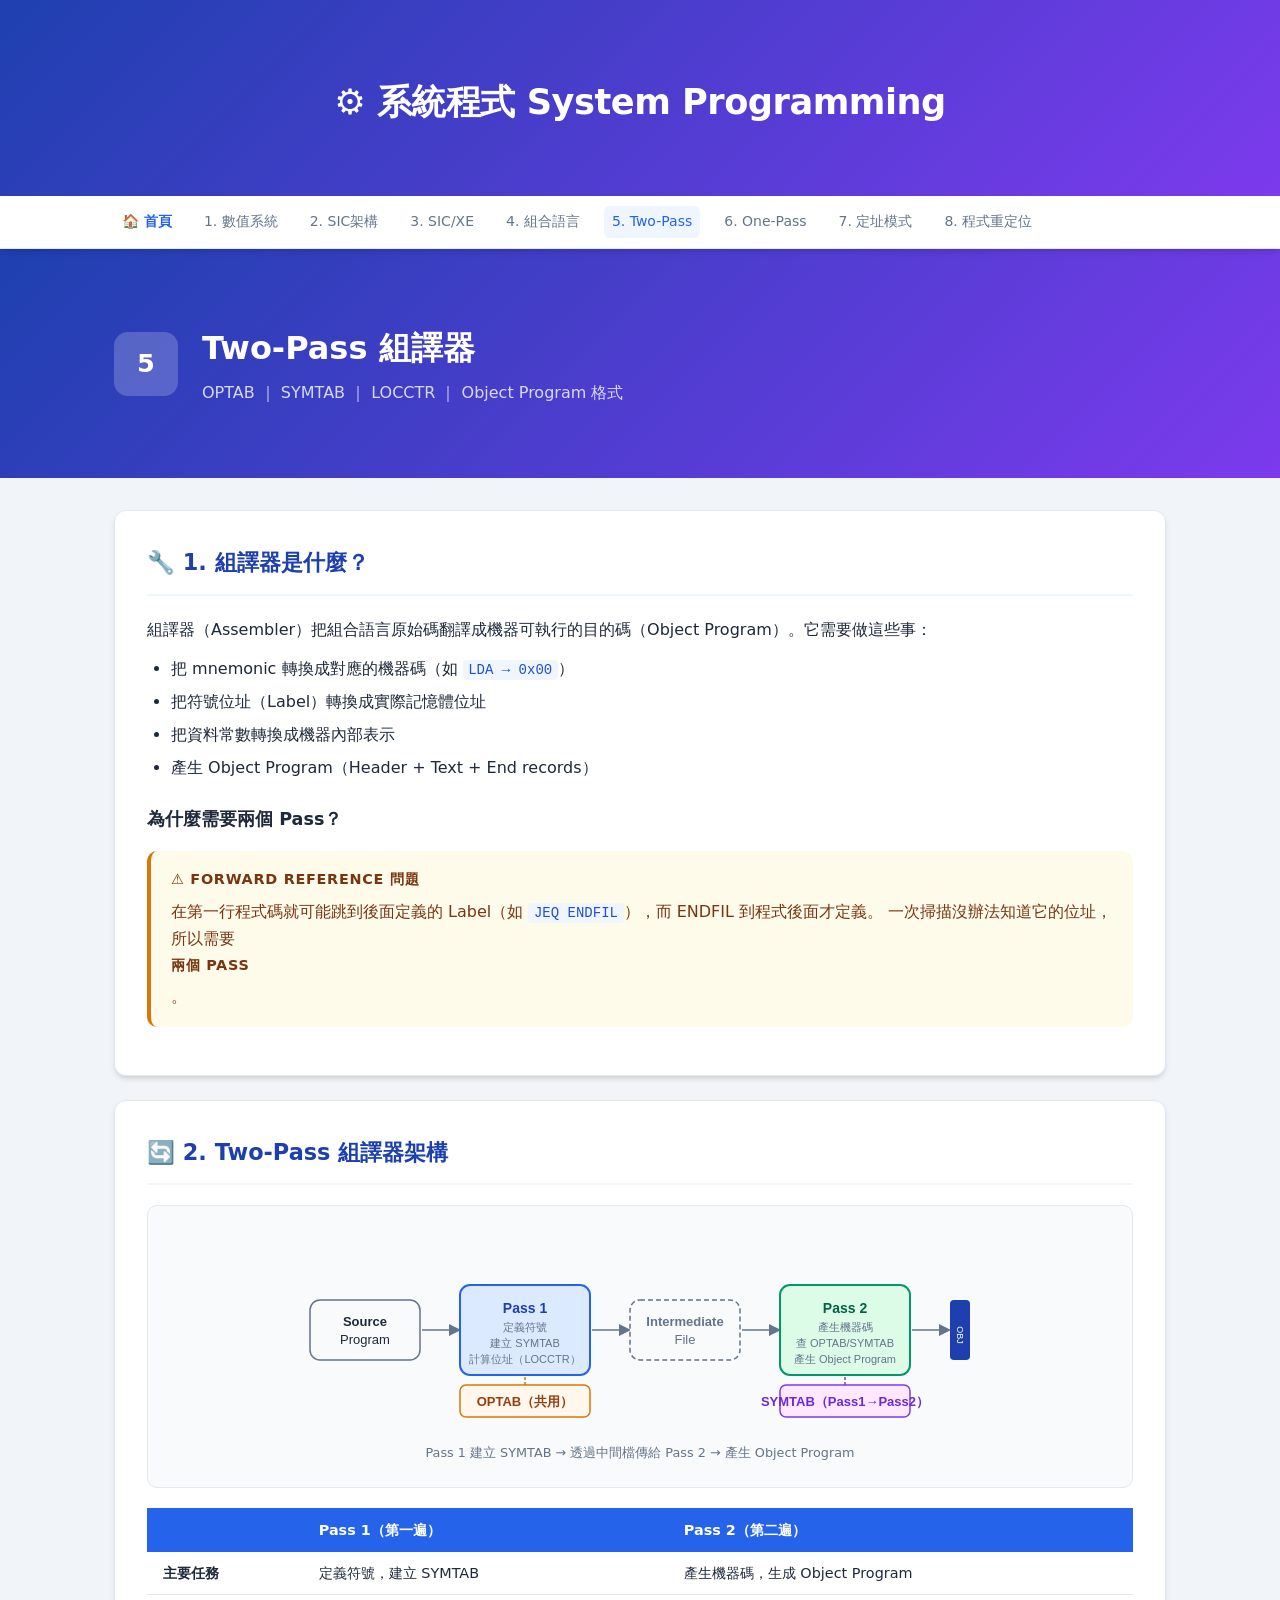
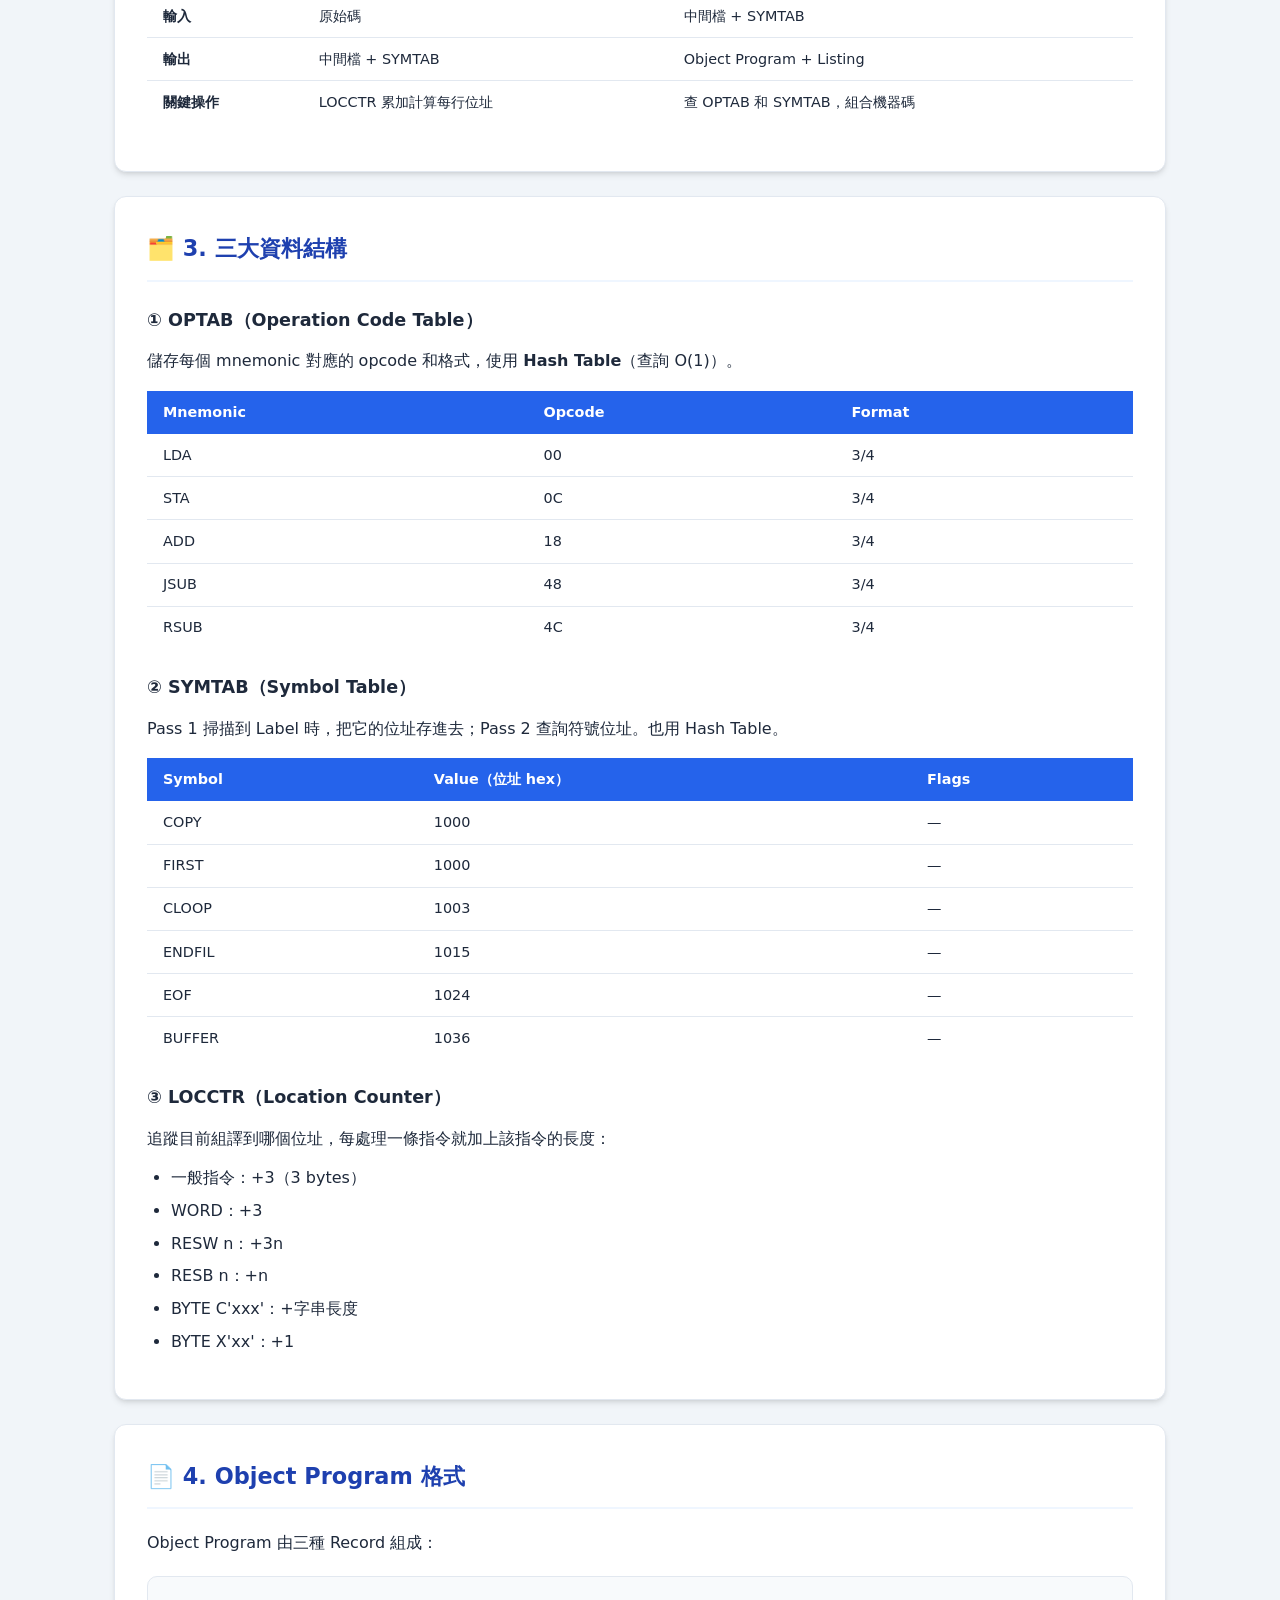
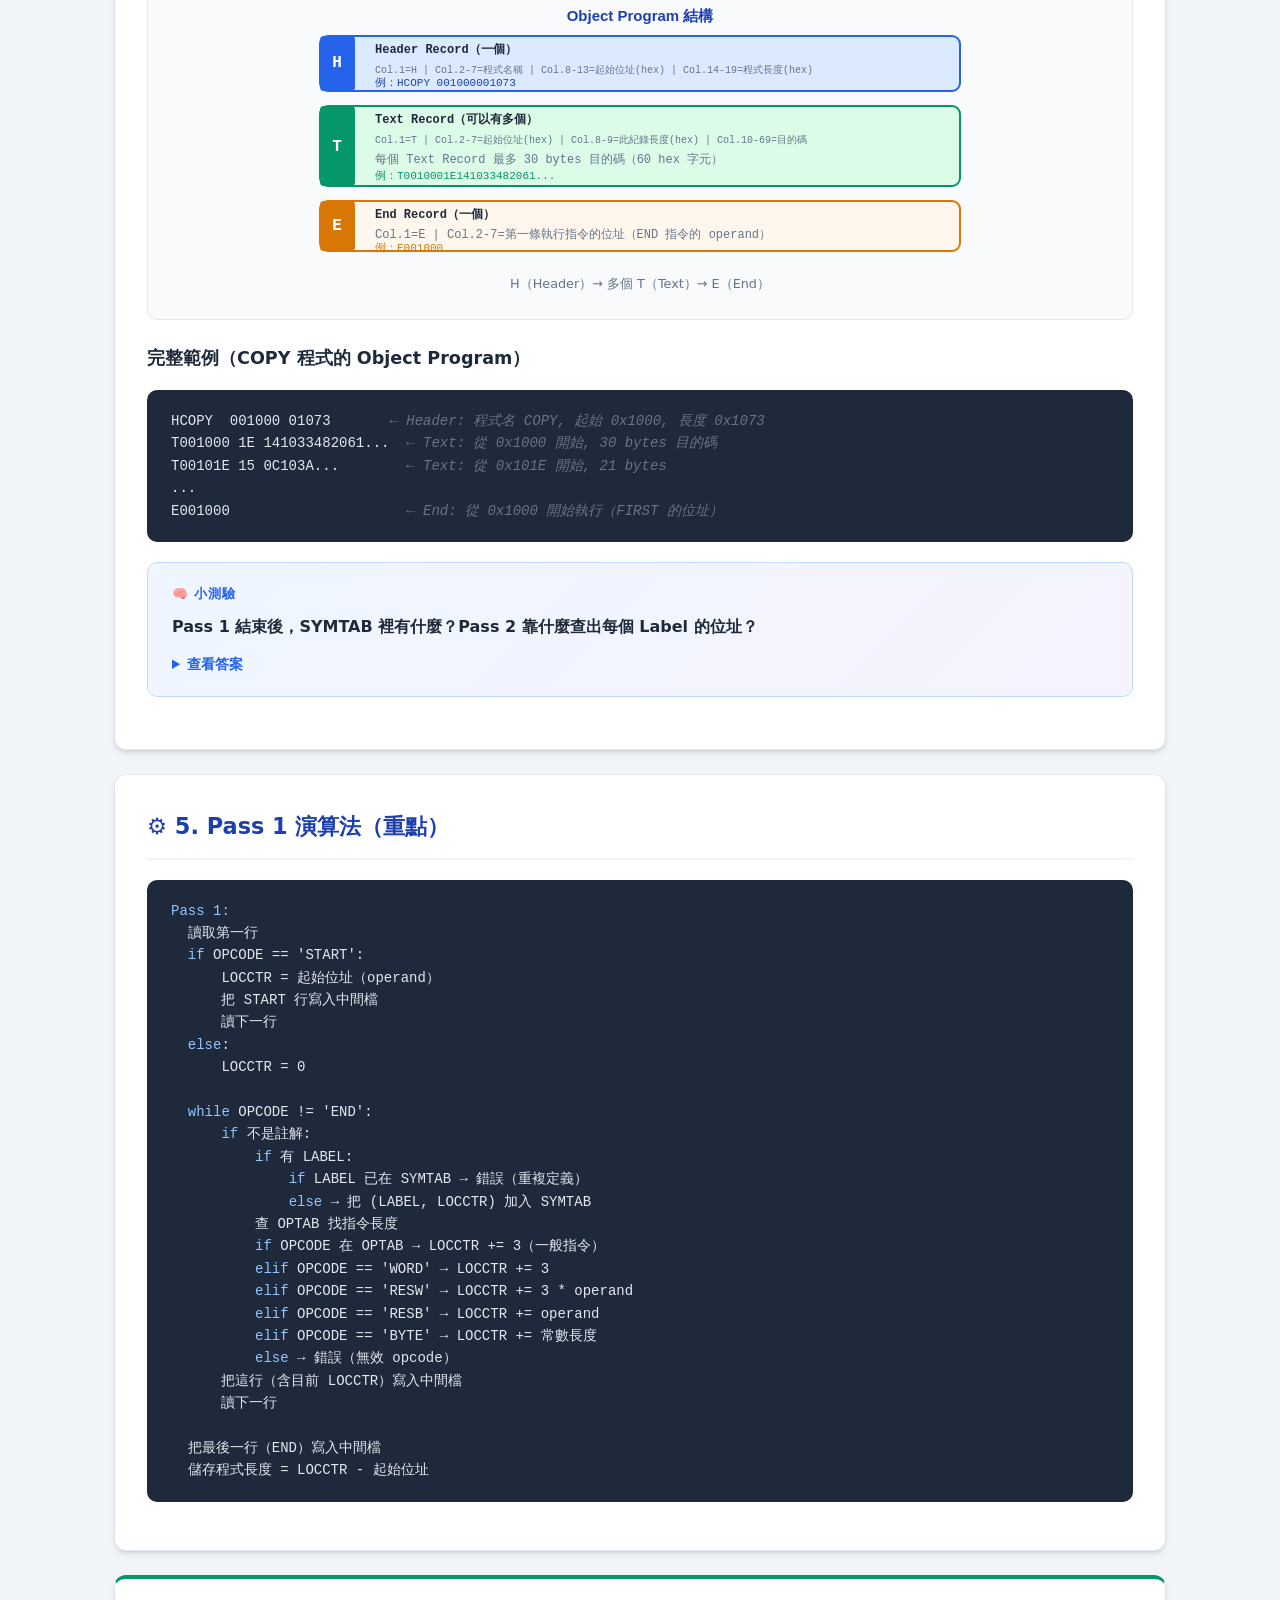
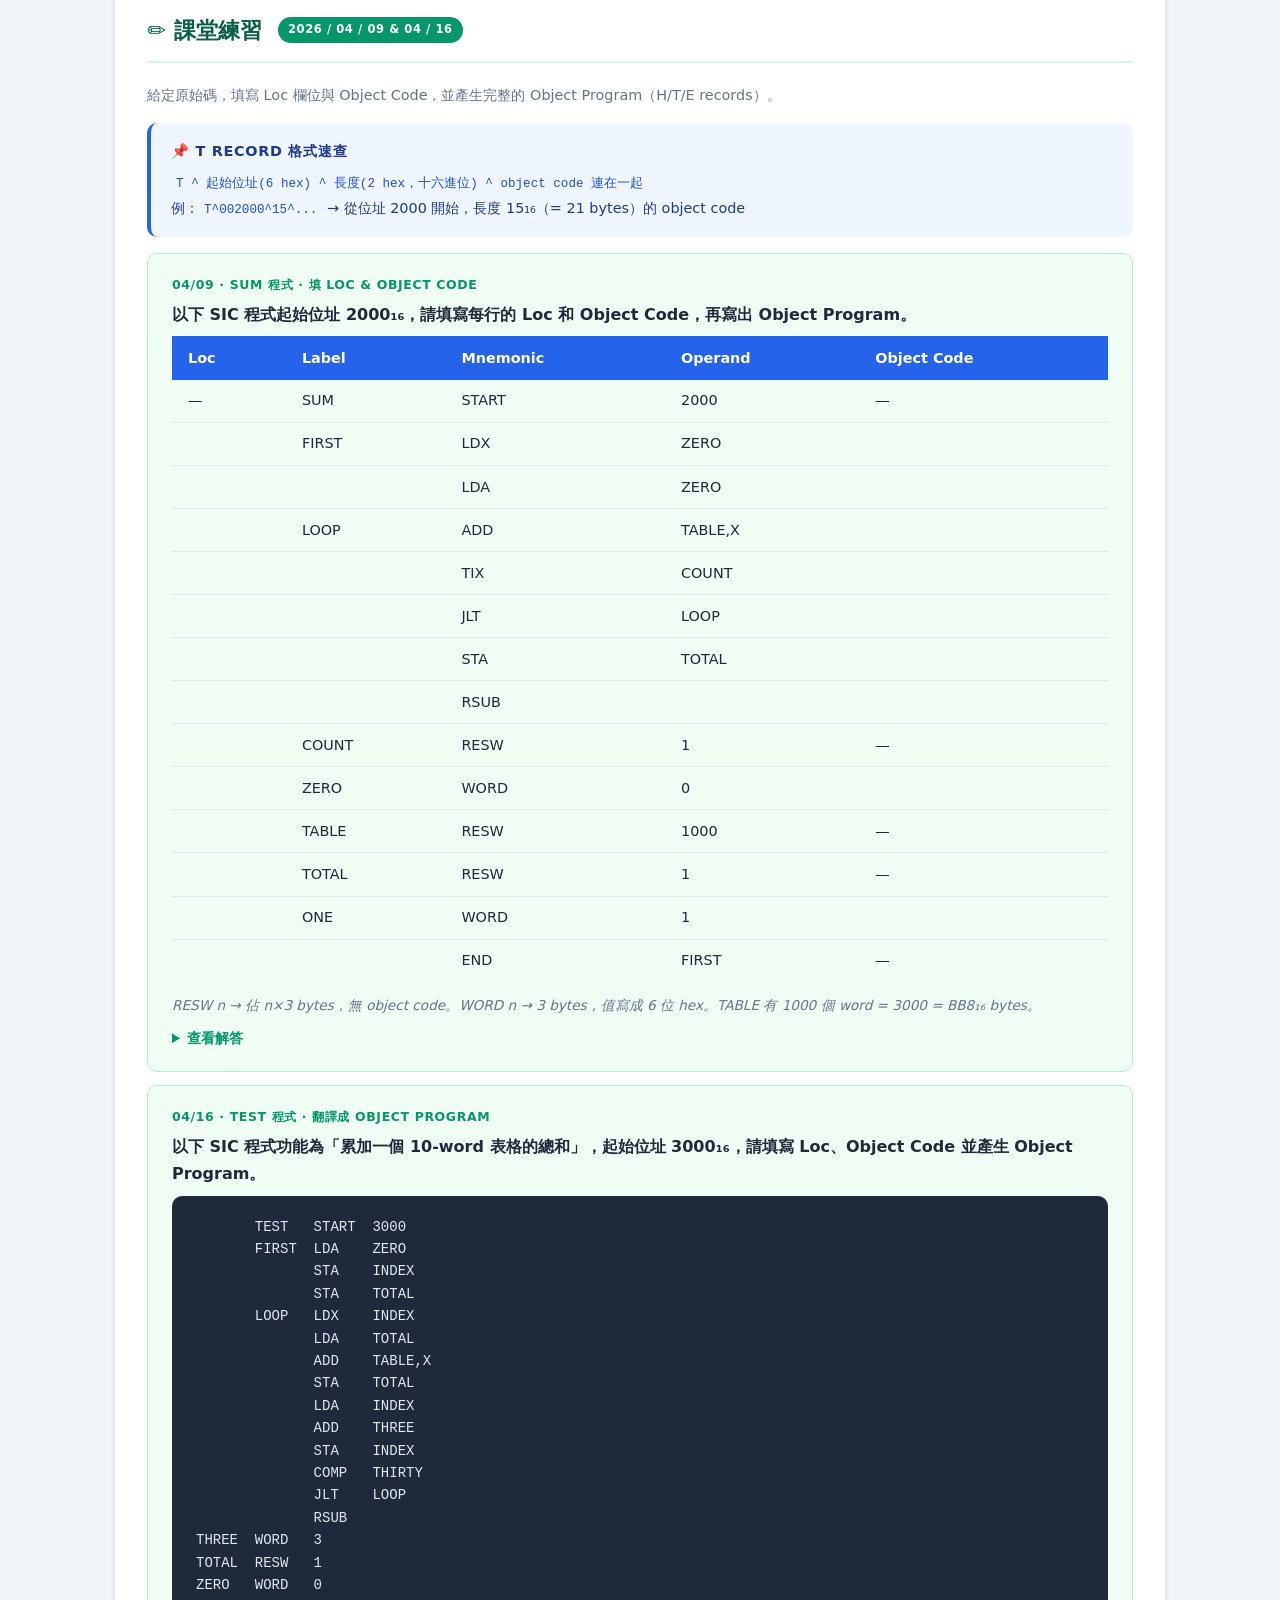
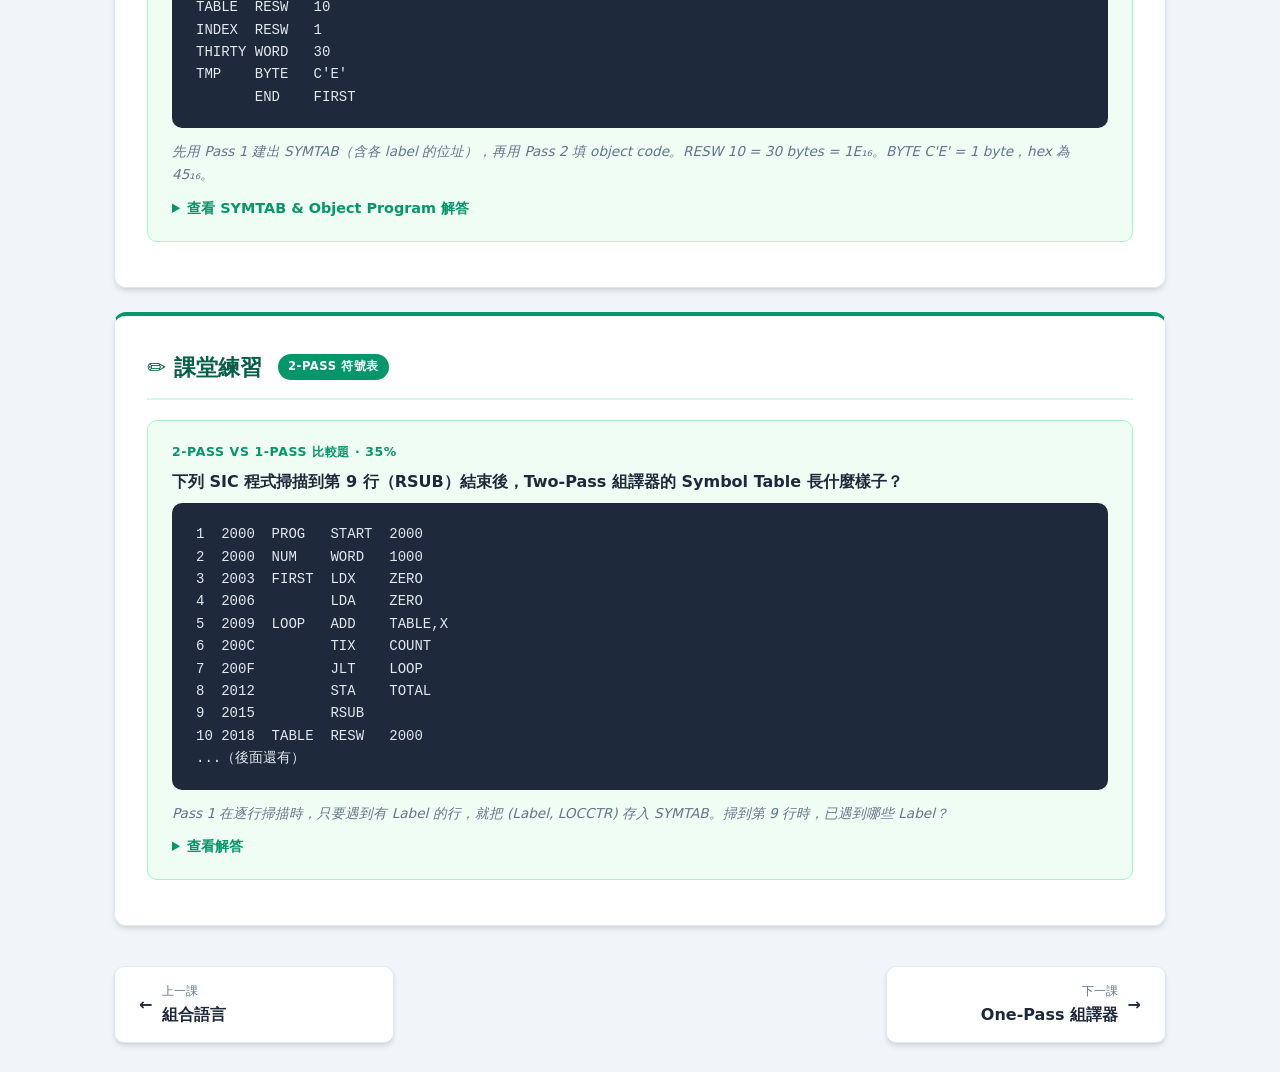
==== lesson5.html @ bd42a36d "Initial commit: 系統程式教學網站（8課 + SVG圖解） Co-Authored-By: Claude Sonnet 4.6 <noreply@anthropic.com>" ====
<!DOCTYPE html>
<html lang="zh-TW">
<head>
<meta charset="UTF-8">
<meta name="viewport" content="width=device-width, initial-scale=1.0">
<title>第5課：Two-Pass 組譯器 | 系統程式</title>
<link rel="stylesheet" href="style.css">
</head>
<body>
<header class="site-header"><div class="container"><h1>⚙️ 系統程式 System Programming</h1></div></header>
<nav class="lesson-nav"><div class="nav-inner">
  <a href="index.html" class="nav-home">🏠 首頁</a>
  <a href="lesson1.html">1. 數值系統</a><a href="lesson2.html">2. SIC架構</a>
  <a href="lesson3.html">3. SIC/XE</a><a href="lesson4.html">4. 組合語言</a>
  <a href="lesson5.html" class="active">5. Two-Pass</a><a href="lesson6.html">6. One-Pass</a>
  <a href="lesson7.html">7. 定址模式</a><a href="lesson8.html">8. 程式重定位</a>
</div></nav>
<div class="lesson-header"><div class="container">
  <div class="lesson-num">5</div>
  <div><h1>Two-Pass 組譯器</h1><div class="lesson-sub">OPTAB ｜ SYMTAB ｜ LOCCTR ｜ Object Program 格式</div></div>
</div></div>

<div class="container">

<div class="section">
  <h2>🔧 1. 組譯器是什麼？</h2>
  <p>組譯器（Assembler）把組合語言原始碼翻譯成機器可執行的目的碼（Object Program）。它需要做這些事：</p>
  <ul>
    <li>把 mnemonic 轉換成對應的機器碼（如 <code>LDA → 0x00</code>）</li>
    <li>把符號位址（Label）轉換成實際記憶體位址</li>
    <li>把資料常數轉換成機器內部表示</li>
    <li>產生 Object Program（Header + Text + End records）</li>
  </ul>

  <h3>為什麼需要兩個 Pass？</h3>
  <div class="box box-warning">
    <strong>⚠️ Forward Reference 問題</strong>
    在第一行程式碼就可能跳到後面定義的 Label（如 <code>JEQ ENDFIL</code>），而 ENDFIL 到程式後面才定義。
    一次掃描沒辦法知道它的位址，所以需要<strong>兩個 Pass</strong>。
  </div>
</div>

<!-- 兩個 Pass 的分工 -->
<div class="section">
  <h2>🔄 2. Two-Pass 組譯器架構</h2>

  <div class="diagram">
    <svg viewBox="0 0 680 200" width="680" height="200" font-family="sans-serif" font-size="13">
      <!-- Source -->
      <rect x="10" y="70" width="110" height="60" rx="10" fill="#f8fafc" stroke="#64748b" stroke-width="1.5"/>
      <text x="65" y="96" text-anchor="middle" fill="#1e293b" font-weight="bold">Source</text>
      <text x="65" y="114" text-anchor="middle" fill="#1e293b">Program</text>
      <!-- Pass 1 box -->
      <path d="M122,100 L158,100" stroke="#64748b" stroke-width="1.5" marker-end="url(#pa)"/>
      <defs><marker id="pa" markerWidth="8" markerHeight="8" refX="6" refY="4" orient="auto"><path d="M0,0 L8,4 L0,8 Z" fill="#64748b"/></marker></defs>
      <rect x="160" y="55" width="130" height="90" rx="10" fill="#dbeafe" stroke="#2563eb" stroke-width="2"/>
      <text x="225" y="83" text-anchor="middle" fill="#1e40af" font-weight="bold" font-size="14">Pass 1</text>
      <text x="225" y="101" text-anchor="middle" fill="#64748b" font-size="11">定義符號</text>
      <text x="225" y="117" text-anchor="middle" fill="#64748b" font-size="11">建立 SYMTAB</text>
      <text x="225" y="133" text-anchor="middle" fill="#64748b" font-size="11">計算位址（LOCCTR）</text>
      <!-- Intermediate file -->
      <path d="M292,100 L328,100" stroke="#64748b" stroke-width="1.5" marker-end="url(#pa)"/>
      <rect x="330" y="70" width="110" height="60" rx="10" fill="#f8fafc" stroke="#64748b" stroke-width="1.5" stroke-dasharray="5,3"/>
      <text x="385" y="96" text-anchor="middle" fill="#64748b" font-weight="bold">Intermediate</text>
      <text x="385" y="114" text-anchor="middle" fill="#64748b">File</text>
      <!-- Pass 2 box -->
      <path d="M442,100 L478,100" stroke="#64748b" stroke-width="1.5" marker-end="url(#pa)"/>
      <rect x="480" y="55" width="130" height="90" rx="10" fill="#dcfce7" stroke="#059669" stroke-width="2"/>
      <text x="545" y="83" text-anchor="middle" fill="#065f46" font-weight="bold" font-size="14">Pass 2</text>
      <text x="545" y="101" text-anchor="middle" fill="#64748b" font-size="11">產生機器碼</text>
      <text x="545" y="117" text-anchor="middle" fill="#64748b" font-size="11">查 OPTAB/SYMTAB</text>
      <text x="545" y="133" text-anchor="middle" fill="#64748b" font-size="11">產生 Object Program</text>
      <!-- Object program -->
      <path d="M612,100 L648,100" stroke="#64748b" stroke-width="1.5" marker-end="url(#pa)"/>
      <rect x="650" y="70" width="20" height="60" rx="4" fill="#1e40af"/>
      <text x="660" y="105" text-anchor="middle" fill="white" font-size="9" writing-mode="tb">OBJ</text>
      <!-- OPTAB -->
      <rect x="160" y="155" width="130" height="32" rx="6" fill="#fff7ed" stroke="#d97706" stroke-width="1.5"/>
      <text x="225" y="176" text-anchor="middle" fill="#92400e" font-weight="bold">OPTAB（共用）</text>
      <path d="M225,155 L225,147" stroke="#d97706" stroke-width="1.5" stroke-dasharray="3,2"/>
      <!-- SYMTAB -->
      <rect x="480" y="155" width="130" height="32" rx="6" fill="#fde8ff" stroke="#7c3aed" stroke-width="1.5"/>
      <text x="545" y="176" text-anchor="middle" fill="#6d28d9" font-weight="bold">SYMTAB（Pass1→Pass2）</text>
      <path d="M545,155 L545,147" stroke="#7c3aed" stroke-width="1.5" stroke-dasharray="3,2"/>
    </svg>
    <div class="caption">Pass 1 建立 SYMTAB → 透過中間檔傳給 Pass 2 → 產生 Object Program</div>
  </div>

  <div class="table-wrap"><table>
    <tr><th></th><th>Pass 1（第一遍）</th><th>Pass 2（第二遍）</th></tr>
    <tr><td><strong>主要任務</strong></td><td>定義符號，建立 SYMTAB</td><td>產生機器碼，生成 Object Program</td></tr>
    <tr><td><strong>輸入</strong></td><td>原始碼</td><td>中間檔 + SYMTAB</td></tr>
    <tr><td><strong>輸出</strong></td><td>中間檔 + SYMTAB</td><td>Object Program + Listing</td></tr>
    <tr><td><strong>關鍵操作</strong></td><td>LOCCTR 累加計算每行位址</td><td>查 OPTAB 和 SYMTAB，組合機器碼</td></tr>
  </table></div>
</div>

<!-- 三大資料結構 -->
<div class="section">
  <h2>🗂️ 3. 三大資料結構</h2>

  <h3>① OPTAB（Operation Code Table）</h3>
  <p>儲存每個 mnemonic 對應的 opcode 和格式，使用 <strong>Hash Table</strong>（查詢 O(1)）。</p>
  <div class="table-wrap"><table>
    <tr><th>Mnemonic</th><th>Opcode</th><th>Format</th></tr>
    <tr><td>LDA</td><td>00</td><td>3/4</td></tr>
    <tr><td>STA</td><td>0C</td><td>3/4</td></tr>
    <tr><td>ADD</td><td>18</td><td>3/4</td></tr>
    <tr><td>JSUB</td><td>48</td><td>3/4</td></tr>
    <tr><td>RSUB</td><td>4C</td><td>3/4</td></tr>
  </table></div>

  <h3>② SYMTAB（Symbol Table）</h3>
  <p>Pass 1 掃描到 Label 時，把它的位址存進去；Pass 2 查詢符號位址。也用 Hash Table。</p>
  <div class="table-wrap"><table>
    <tr><th>Symbol</th><th>Value（位址 hex）</th><th>Flags</th></tr>
    <tr><td>COPY</td><td>1000</td><td>—</td></tr>
    <tr><td>FIRST</td><td>1000</td><td>—</td></tr>
    <tr><td>CLOOP</td><td>1003</td><td>—</td></tr>
    <tr><td>ENDFIL</td><td>1015</td><td>—</td></tr>
    <tr><td>EOF</td><td>1024</td><td>—</td></tr>
    <tr><td>BUFFER</td><td>1036</td><td>—</td></tr>
  </table></div>

  <h3>③ LOCCTR（Location Counter）</h3>
  <p>追蹤目前組譯到哪個位址，每處理一條指令就加上該指令的長度：</p>
  <ul>
    <li>一般指令：+3（3 bytes）</li>
    <li>WORD：+3</li>
    <li>RESW n：+3n</li>
    <li>RESB n：+n</li>
    <li>BYTE C'xxx'：+字串長度</li>
    <li>BYTE X'xx'：+1</li>
  </ul>
</div>

<!-- Object Program 格式 -->
<div class="section">
  <h2>📄 4. Object Program 格式</h2>
  <p>Object Program 由三種 Record 組成：</p>

  <div class="diagram">
    <svg viewBox="0 0 680 260" width="680" height="260" font-family="monospace" font-size="12">
      <text x="340" y="20" text-anchor="middle" font-weight="bold" font-size="15" fill="#1e40af" font-family="sans-serif">Object Program 結構</text>

      <!-- H record -->
      <rect x="20" y="35" width="640" height="55" rx="8" fill="#dbeafe" stroke="#2563eb" stroke-width="2"/>
      <rect x="20" y="35" width="35"  height="55" rx="4" fill="#2563eb"/>
      <text x="37" y="66" text-anchor="middle" fill="white" font-weight="bold" font-size="16">H</text>
      <text x="75"  y="52" fill="#1e293b" font-weight="bold">Header Record（一個）</text>
      <text x="75"  y="72" fill="#64748b" font-size="10">Col.1=H  |  Col.2-7=程式名稱  |  Col.8-13=起始位址(hex)  |  Col.14-19=程式長度(hex)</text>
      <text x="75"  y="85" fill="#1e40af" font-size="11">例：HCOPY  001000001073</text>

      <!-- T record -->
      <rect x="20" y="105" width="640" height="80" rx="8" fill="#dcfce7" stroke="#059669" stroke-width="2"/>
      <rect x="20" y="105" width="35"  height="80" rx="4" fill="#059669"/>
      <text x="37" y="150" text-anchor="middle" fill="white" font-weight="bold" font-size="16">T</text>
      <text x="75" y="122" fill="#1e293b" font-weight="bold">Text Record（可以有多個）</text>
      <text x="75" y="142" fill="#64748b" font-size="10">Col.1=T  |  Col.2-7=起始位址(hex)  |  Col.8-9=此紀錄長度(hex)  |  Col.10-69=目的碼</text>
      <text x="75" y="162" fill="#64748b">每個 Text Record 最多 30 bytes 目的碼（60 hex 字元）</text>
      <text x="75" y="178" fill="#059669" font-size="11">例：T0010001E141033482061...</text>

      <!-- E record -->
      <rect x="20" y="200" width="640" height="50" rx="8" fill="#fff7ed" stroke="#d97706" stroke-width="2"/>
      <rect x="20" y="200" width="35"  height="50" rx="4" fill="#d97706"/>
      <text x="37" y="229" text-anchor="middle" fill="white" font-weight="bold" font-size="16">E</text>
      <text x="75" y="217" fill="#1e293b" font-weight="bold">End Record（一個）</text>
      <text x="75" y="237" fill="#64748b">Col.1=E  |  Col.2-7=第一條執行指令的位址（END 指令的 operand）</text>
      <text x="75" y="250" fill="#d97706" font-size="11">例：E001000</text>
    </svg>
    <div class="caption">H（Header）→ 多個 T（Text）→ E（End）</div>
  </div>

  <h3>完整範例（COPY 程式的 Object Program）</h3>
  <pre><code>HCOPY  001000 01073       <span class="cm">← Header: 程式名 COPY, 起始 0x1000, 長度 0x1073</span>
T001000 1E 141033482061...  <span class="cm">← Text: 從 0x1000 開始, 30 bytes 目的碼</span>
T00101E 15 0C103A...        <span class="cm">← Text: 從 0x101E 開始, 21 bytes</span>
...
E001000                     <span class="cm">← End: 從 0x1000 開始執行（FIRST 的位址）</span></code></pre>

  <div class="quiz">
    <div class="quiz-label">🧠 小測驗</div>
    <div class="quiz-q">Pass 1 結束後，SYMTAB 裡有什麼？Pass 2 靠什麼查出每個 Label 的位址？</div>
    <details><summary>查看答案</summary>
      <div class="answer">
        Pass 1 結束後，SYMTAB 裡有所有 Label 對應的十六進位位址。<br>
        Pass 2 靠查 SYMTAB（Hash Table，O(1)）取得每個 Label 的位址，填入指令的 address 欄位。
      </div>
    </details>
  </div>
</div>

<!-- Pass 1 演算法 -->
<div class="section">
  <h2>⚙️ 5. Pass 1 演算法（重點）</h2>
  <pre><code><span class="kw">Pass 1:</span>
  讀取第一行
  <span class="kw">if</span> OPCODE == 'START':
      LOCCTR = 起始位址（operand）
      把 START 行寫入中間檔
      讀下一行
  <span class="kw">else</span>:
      LOCCTR = 0

  <span class="kw">while</span> OPCODE != 'END':
      <span class="kw">if</span> 不是註解:
          <span class="kw">if</span> 有 LABEL:
              <span class="kw">if</span> LABEL 已在 SYMTAB → 錯誤（重複定義）
              <span class="kw">else</span> → 把 (LABEL, LOCCTR) 加入 SYMTAB
          查 OPTAB 找指令長度
          <span class="kw">if</span> OPCODE 在 OPTAB → LOCCTR += 3（一般指令）
          <span class="kw">elif</span> OPCODE == 'WORD' → LOCCTR += 3
          <span class="kw">elif</span> OPCODE == 'RESW' → LOCCTR += 3 * operand
          <span class="kw">elif</span> OPCODE == 'RESB' → LOCCTR += operand
          <span class="kw">elif</span> OPCODE == 'BYTE' → LOCCTR += 常數長度
          <span class="kw">else</span> → 錯誤（無效 opcode）
      把這行（含目前 LOCCTR）寫入中間檔
      讀下一行

  把最後一行（END）寫入中間檔
  儲存程式長度 = LOCCTR - 起始位址</code></pre>
</div>

<!-- ── 課堂練習 ───────────────────────────────────────── -->
<div class="section practice-section">
  <h2>✏️ 課堂練習 <span class="practice-badge">2026 / 04 / 09 &amp; 04 / 16</span></h2>
  <p style="color:var(--text-muted);font-size:.9rem;margin-bottom:.75rem;">
    給定原始碼，填寫 Loc 欄位與 Object Code，並產生完整的 Object Program（H/T/E records）。
  </p>
  <div class="box box-info" style="margin-bottom:1rem;font-size:.9rem;">
    <strong>📌 T record 格式速查</strong>
    <code>T ^ 起始位址(6 hex) ^ 長度(2 hex，十六進位) ^ object code 連在一起</code><br>
    例：<code>T^002000^15^...</code> → 從位址 2000 開始，長度 15₁₆（= 21 bytes）的 object code
  </div>

  <div class="practice">
    <div class="p-num">04/09 · SUM 程式 · 填 Loc &amp; Object Code</div>
    <div class="p-q">以下 SIC 程式起始位址 2000₁₆，請填寫每行的 Loc 和 Object Code，再寫出 Object Program。</div>
    <div class="table-wrap" style="margin:.5rem 0 .75rem;">
      <table>
        <tr><th>Loc</th><th>Label</th><th>Mnemonic</th><th>Operand</th><th>Object Code</th></tr>
        <tr><td>—</td><td>SUM</td><td>START</td><td>2000</td><td>—</td></tr>
        <tr><td></td><td>FIRST</td><td>LDX</td><td>ZERO</td><td></td></tr>
        <tr><td></td><td></td><td>LDA</td><td>ZERO</td><td></td></tr>
        <tr><td></td><td>LOOP</td><td>ADD</td><td>TABLE,X</td><td></td></tr>
        <tr><td></td><td></td><td>TIX</td><td>COUNT</td><td></td></tr>
        <tr><td></td><td></td><td>JLT</td><td>LOOP</td><td></td></tr>
        <tr><td></td><td></td><td>STA</td><td>TOTAL</td><td></td></tr>
        <tr><td></td><td></td><td>RSUB</td><td></td><td></td></tr>
        <tr><td></td><td>COUNT</td><td>RESW</td><td>1</td><td>—</td></tr>
        <tr><td></td><td>ZERO</td><td>WORD</td><td>0</td><td></td></tr>
        <tr><td></td><td>TABLE</td><td>RESW</td><td>1000</td><td>—</td></tr>
        <tr><td></td><td>TOTAL</td><td>RESW</td><td>1</td><td>—</td></tr>
        <tr><td></td><td>ONE</td><td>WORD</td><td>1</td><td></td></tr>
        <tr><td></td><td></td><td>END</td><td>FIRST</td><td>—</td></tr>
      </table>
    </div>
    <div class="p-hint">RESW n → 佔 n×3 bytes，無 object code。WORD n → 3 bytes，值寫成 6 位 hex。TABLE 有 1000 個 word = 3000 = BB8₁₆ bytes。</div>
    <details>
      <summary>查看解答</summary>
      <div class="answer">
        <div class="table-wrap">
          <table>
            <tr><th>Loc</th><th>Label</th><th>Mnemonic</th><th>Operand</th><th>Object Code</th></tr>
            <tr><td>—</td><td>SUM</td><td>START</td><td>2000</td><td>—</td></tr>
            <tr><td>2000</td><td>FIRST</td><td>LDX</td><td>ZERO</td><td>04 2018</td></tr>
            <tr><td>2003</td><td></td><td>LDA</td><td>ZERO</td><td>00 2018</td></tr>
            <tr><td>2006</td><td>LOOP</td><td>ADD</td><td>TABLE,X</td><td>18 A01B <em>(x=1)</em></td></tr>
            <tr><td>2009</td><td></td><td>TIX</td><td>COUNT</td><td>2C 2015</td></tr>
            <tr><td>200C</td><td></td><td>JLT</td><td>LOOP</td><td>38 2006</td></tr>
            <tr><td>200F</td><td></td><td>STA</td><td>TOTAL</td><td>0C 2BD3</td></tr>
            <tr><td>2012</td><td></td><td>RSUB</td><td></td><td>4C 0000</td></tr>
            <tr><td>2015</td><td>COUNT</td><td>RESW</td><td>1</td><td>—</td></tr>
            <tr><td>2018</td><td>ZERO</td><td>WORD</td><td>0</td><td>000000</td></tr>
            <tr><td>201B</td><td>TABLE</td><td>RESW</td><td>1000</td><td>— <em>(1000×3=BB8₁₆ bytes)</em></td></tr>
            <tr><td>2BD3</td><td>TOTAL</td><td>RESW</td><td>1</td><td>—</td></tr>
            <tr><td>2BD6</td><td>ONE</td><td>WORD</td><td>1</td><td>000001</td></tr>
            <tr><td>2BD9</td><td></td><td>END</td><td>FIRST</td><td>—</td></tr>
          </table>
        </div>
        <strong>Object Code 補充說明：</strong><br>
        ADD TABLE,X 的 object code 為什麼是 <code>18 A0 1B</code>？<br>
        SIC 指令 3 bytes：byte0 = opcode（18），bytes 1-2 = [x-bit][15-bit 位址]<br>
        TABLE 位址 = 201B，x = 1，所以 bytes 1-2 的最高位強制設成 1：<br>
        &nbsp;&nbsp;位址 201B → 高 7 bits = 20₁₆ 的低 7 位 = 0100000 → 加上最高位 1 → <strong>10100000 = A0₁₆</strong><br>
        &nbsp;&nbsp;低 8 bits 直接填 1B₁₆<br>
        → 最終：18 A0 1B ✓<br><br>
        <strong>Object Program：</strong>
<pre>H^SUM   ^002000^000BD9
T^002000^15^042018^002018^18A01B^2C2015^382006^0C2BD3^4C0000
T^002018^03^000000
T^002BD6^03^000001
E^002000</pre>
        說明：<br>
        • 程式長度 = 2BD9 - 2000 = BD9₁₆（H record 的長度欄填十六進位）<br>
        • T record 第二欄（如 <code>15</code>）是這段資料的 byte 數，也是<strong>十六進位</strong>：15₁₆ = 21₁₀ bytes<br>
        • 第一個 T record 從 2000 到 2014，含 7 條指令 × 3 bytes = 21 bytes = 15₁₆ ✓<br>
        • RESW 沒有 object code，所以 T record 遇到 RESW 就必須切斷，下一個 WORD 另開一個 T record
      </div>
    </details>
  </div>

  <div class="practice">
    <div class="p-num">04/16 · TEST 程式 · 翻譯成 Object Program</div>
    <div class="p-q">以下 SIC 程式功能為「累加一個 10-word 表格的總和」，起始位址 3000₁₆，請填寫 Loc、Object Code 並產生 Object Program。</div>
<pre style="margin:.5rem 0 .75rem;">       TEST   START  3000
       FIRST  LDA    ZERO
              STA    INDEX
              STA    TOTAL
       LOOP   LDX    INDEX
              LDA    TOTAL
              ADD    TABLE,X
              STA    TOTAL
              LDA    INDEX
              ADD    THREE
              STA    INDEX
              COMP   THIRTY
              JLT    LOOP
              RSUB
THREE  WORD   3
TOTAL  RESW   1
ZERO   WORD   0
TABLE  RESW   10
INDEX  RESW   1
THIRTY WORD   30
TMP    BYTE   C'E'
       END    FIRST</pre>
    <div class="p-hint">先用 Pass 1 建出 SYMTAB（含各 label 的位址），再用 Pass 2 填 object code。RESW 10 = 30 bytes = 1E₁₆。BYTE C'E' = 1 byte，hex 為 45₁₆。</div>
    <details>
      <summary>查看 SYMTAB &amp; Object Program 解答</summary>
      <div class="answer">
        <strong>部分 SYMTAB（Pass 1 結果）：</strong>
        <div class="table-wrap">
          <table>
            <tr><th>Symbol</th><th>Address</th></tr>
            <tr><td>TEST</td><td>3000</td></tr>
            <tr><td>FIRST</td><td>3000</td></tr>
            <tr><td>LOOP</td><td>3009</td></tr>
            <tr><td>THREE</td><td>3027</td></tr>
            <tr><td>TOTAL</td><td>302A</td></tr>
            <tr><td>ZERO</td><td>302D</td></tr>
            <tr><td>TABLE</td><td>3030</td></tr>
            <tr><td>INDEX</td><td>304E</td></tr>
            <tr><td>THIRTY</td><td>3051</td></tr>
            <tr><td>TMP</td><td>3054</td></tr>
          </table>
        </div>
        <strong>Object Program：</strong>
<pre>H^TEST  ^003000^000055
T^003000^...（指令的 object code）
...
E^003000</pre>
        程式長度 = 3055 - 3000 = 55₁₆（TMP BYTE C'E' 之後）
      </div>
    </details>
  </div>
</div>

<!-- ── 課堂練習（符號表） ──────────────────────────────── -->
<div class="section practice-section">
  <h2>✏️ 課堂練習 <span class="practice-badge">2-Pass 符號表</span></h2>

  <div class="practice">
    <div class="p-num">2-Pass vs 1-Pass 比較題 · 35%</div>
    <div class="p-q">
      下列 SIC 程式掃描到第 9 行（RSUB）結束後，Two-Pass 組譯器的 Symbol Table 長什麼樣子？
    </div>
<pre style="margin:.5rem 0 .75rem;">1  2000  PROG   START  2000
2  2000  NUM    WORD   1000
3  2003  FIRST  LDX    ZERO
4  2006         LDA    ZERO
5  2009  LOOP   ADD    TABLE,X
6  200C         TIX    COUNT
7  200F         JLT    LOOP
8  2012         STA    TOTAL
9  2015         RSUB
10 2018  TABLE  RESW   2000
...（後面還有）</pre>
    <div class="p-hint">Pass 1 在逐行掃描時，只要遇到有 Label 的行，就把 (Label, LOCCTR) 存入 SYMTAB。掃到第 9 行時，已遇到哪些 Label？</div>
    <details>
      <summary>查看解答</summary>
      <div class="answer">
        掃到第 9 行（含）的 SYMTAB：
        <div class="table-wrap">
          <table>
            <tr><th>Symbol</th><th>Address（hex）</th><th>說明</th></tr>
            <tr><td>PROG</td><td>2000</td><td>行 1，START</td></tr>
            <tr><td>NUM</td><td>2000</td><td>行 2，WORD（3 bytes）</td></tr>
            <tr><td>FIRST</td><td>2003</td><td>行 3</td></tr>
            <tr><td>LOOP</td><td>2009</td><td>行 5</td></tr>
          </table>
        </div>
        TABLE、COUNT、ZERO、TOTAL 等在第 10 行之後定義，Pass 1 掃到第 9 行時還<strong>沒有</strong>它們的位址，這就是為什麼 Pass 1 必須完整掃完才能解決 Forward Reference。<br><br>
        <strong>1-Pass 組譯器的差異：</strong>遇到未知的 operand（如 ZERO、TABLE）時，先暫時填 0 並記入 Forward Reference List，等後面遇到定義再回頭修正（Back-Patching）。
      </div>
    </details>
  </div>
</div>

<div class="lesson-nav-bottom">
  <a href="lesson4.html" class="nav-btn"><span>←</span><div><span class="nav-label">上一課</span>組合語言</div></a>
  <a href="lesson6.html" class="nav-btn next"><span>→</span><div><span class="nav-label">下一課</span>One-Pass 組譯器</div></a>
</div>
</div>
</body>
</html>
---- style.css ----
:root {
  --primary: #2563eb;
  --primary-dark: #1e40af;
  --secondary: #7c3aed;
  --accent: #06b6d4;
  --success: #059669;
  --warning: #d97706;
  --danger: #dc2626;
  --bg: #f1f5f9;
  --card: #ffffff;
  --text: #1e293b;
  --text-muted: #64748b;
  --border: #e2e8f0;
  --code-bg: #1e293b;
  --code-text: #e2e8f0;
  --radius: 12px;
  --shadow: 0 4px 6px -1px rgba(0,0,0,.1), 0 2px 4px -2px rgba(0,0,0,.1);
  --shadow-lg: 0 10px 15px -3px rgba(0,0,0,.1), 0 4px 6px -4px rgba(0,0,0,.1);
}

* { box-sizing: border-box; margin: 0; padding: 0; }

body {
  font-family: 'Segoe UI', 'Noto Sans TC', system-ui, sans-serif;
  background: var(--bg);
  color: var(--text);
  line-height: 1.7;
  font-size: 16px;
}

a { color: var(--primary); text-decoration: none; }
a:hover { text-decoration: underline; }

/* ── SITE HEADER ─────────────────────────────────────────── */
.site-header {
  background: linear-gradient(135deg, #1e40af 0%, #7c3aed 100%);
  color: white;
  padding: 2.5rem 0 2rem;
  text-align: center;
  box-shadow: var(--shadow-lg);
}
.site-header h1 { font-size: 2.2rem; font-weight: 800; letter-spacing: -0.5px; }
.site-header .subtitle { opacity: .8; margin-top: .4rem; font-size: 1rem; }

/* ── LESSON NAV ──────────────────────────────────────────── */
.lesson-nav {
  background: white;
  border-bottom: 1px solid var(--border);
  position: sticky;
  top: 0;
  z-index: 100;
  box-shadow: var(--shadow);
}
.lesson-nav .nav-inner {
  max-width: 1100px;
  margin: 0 auto;
  padding: 0 1.5rem;
  display: flex;
  align-items: center;
  gap: 1rem;
  height: 52px;
  overflow-x: auto;
  white-space: nowrap;
}
.lesson-nav a {
  color: var(--text-muted);
  font-size: .875rem;
  font-weight: 500;
  padding: .25rem .5rem;
  border-radius: 6px;
  transition: all .2s;
  flex-shrink: 0;
}
.lesson-nav a:hover, .lesson-nav a.active {
  color: var(--primary);
  background: #eff6ff;
  text-decoration: none;
}
.nav-home { font-weight: 700 !important; color: var(--primary) !important; }

/* ── CONTAINER ───────────────────────────────────────────── */
.container { max-width: 1100px; margin: 0 auto; padding: 2rem 1.5rem; }

/* ── INDEX GRID ──────────────────────────────────────────── */
.lessons-grid {
  display: grid;
  grid-template-columns: repeat(auto-fill, minmax(300px, 1fr));
  gap: 1.5rem;
  margin-top: 2rem;
}
.lesson-card {
  background: var(--card);
  border-radius: var(--radius);
  box-shadow: var(--shadow);
  padding: 1.75rem;
  transition: transform .2s, box-shadow .2s;
  border: 1px solid var(--border);
  display: flex;
  flex-direction: column;
}
.lesson-card:hover {
  transform: translateY(-3px);
  box-shadow: var(--shadow-lg);
  text-decoration: none;
}
.lesson-card .card-num {
  width: 44px; height: 44px;
  border-radius: 10px;
  display: flex; align-items: center; justify-content: center;
  font-weight: 800; font-size: 1.1rem; color: white;
  margin-bottom: 1rem;
  flex-shrink: 0;
}
.lesson-card .card-title { font-size: 1.15rem; font-weight: 700; color: var(--text); margin-bottom: .5rem; }
.lesson-card .card-desc { color: var(--text-muted); font-size: .875rem; line-height: 1.6; flex: 1; }
.lesson-card .card-tags { margin-top: 1rem; display: flex; flex-wrap: wrap; gap: .4rem; }
.tag {
  background: #eff6ff; color: var(--primary);
  font-size: .75rem; padding: .2rem .6rem;
  border-radius: 999px; font-weight: 500;
}

/* ── LESSON PAGE ─────────────────────────────────────────── */
.lesson-header {
  background: linear-gradient(135deg, #1e40af 0%, #7c3aed 100%);
  color: white; padding: 2.5rem 0;
}
.lesson-header .container { display: flex; align-items: center; gap: 1.5rem; }
.lesson-header .lesson-num {
  width: 64px; height: 64px;
  background: rgba(255,255,255,.2);
  border-radius: 14px;
  display: flex; align-items: center; justify-content: center;
  font-size: 1.6rem; font-weight: 800;
  flex-shrink: 0;
}
.lesson-header h1 { font-size: 2rem; font-weight: 800; }
.lesson-header .lesson-sub { opacity: .8; margin-top: .25rem; }

/* ── SECTION / CARD ──────────────────────────────────────── */
.section { background: white; border-radius: var(--radius); box-shadow: var(--shadow); padding: 2rem; margin-bottom: 1.5rem; border: 1px solid var(--border); }
.section h2 { font-size: 1.4rem; font-weight: 700; color: var(--primary-dark); margin-bottom: 1.25rem; padding-bottom: .75rem; border-bottom: 2px solid #eff6ff; display: flex; align-items: center; gap: .5rem; }
.section h3 { font-size: 1.1rem; font-weight: 700; color: var(--text); margin: 1.5rem 0 .75rem; }
.section p { margin-bottom: .75rem; }
.section ul, .section ol { padding-left: 1.5rem; margin-bottom: .75rem; }
.section li { margin-bottom: .35rem; }

/* ── TABLE ───────────────────────────────────────────────── */
.table-wrap { overflow-x: auto; margin: 1rem 0; }
table { width: 100%; border-collapse: collapse; font-size: .9rem; }
th { background: var(--primary); color: white; padding: .6rem 1rem; text-align: left; font-weight: 600; }
td { padding: .55rem 1rem; border-bottom: 1px solid var(--border); }
tr:last-child td { border-bottom: none; }
tr:hover td { background: #f8fafc; }
.highlight-row td { background: #eff6ff; font-weight: 600; color: var(--primary-dark); }

/* ── CODE ────────────────────────────────────────────────── */
pre {
  background: var(--code-bg);
  color: var(--code-text);
  padding: 1.25rem 1.5rem;
  border-radius: 10px;
  overflow-x: auto;
  font-family: 'Cascadia Code', 'Fira Code', 'Consolas', monospace;
  font-size: .875rem;
  line-height: 1.6;
  margin: 1rem 0;
}
code {
  font-family: 'Cascadia Code', 'Fira Code', 'Consolas', monospace;
  font-size: .875em;
  background: #eff6ff;
  color: #1d4ed8;
  padding: .15em .4em;
  border-radius: 4px;
}
pre code { background: none; color: inherit; padding: 0; font-size: inherit; }
.kw { color: #93c5fd; }
.cm { color: #6b7280; font-style: italic; }
.str { color: #86efac; }
.num { color: #fbbf24; }
.lbl { color: #f9a8d4; }
.op { color: #a78bfa; }

/* ── INFO BOXES ──────────────────────────────────────────── */
.box { padding: 1rem 1.25rem; border-radius: 10px; margin: 1rem 0; border-left: 4px solid; }
.box-info { background: #eff6ff; border-color: var(--primary); color: #1e3a8a; }
.box-tip { background: #f0fdf4; border-color: var(--success); color: #14532d; }
.box-warning { background: #fffbeb; border-color: var(--warning); color: #78350f; }
.box-danger { background: #fef2f2; border-color: var(--danger); color: #7f1d1d; }
.box strong { display: block; margin-bottom: .4rem; font-size: .9rem; text-transform: uppercase; letter-spacing: .05em; }

/* ── DIAGRAM WRAPPER ─────────────────────────────────────── */
.diagram { background: #f8fafc; border: 1px solid var(--border); border-radius: 10px; padding: 1.5rem; margin: 1.25rem 0; display: flex; flex-direction: column; align-items: center; }
.diagram svg { max-width: 100%; height: auto; }
.diagram .caption { margin-top: .75rem; font-size: .8rem; color: var(--text-muted); text-align: center; }

/* ── STEP LIST ───────────────────────────────────────────── */
.steps { list-style: none; padding: 0; }
.steps li { display: flex; gap: 1rem; margin-bottom: 1rem; align-items: flex-start; }
.steps .step-num {
  width: 32px; height: 32px;
  background: var(--primary); color: white;
  border-radius: 50%; display: flex; align-items: center; justify-content: center;
  font-weight: 700; font-size: .875rem; flex-shrink: 0; margin-top: .1rem;
}
.steps .step-body { flex: 1; }
.steps .step-title { font-weight: 700; margin-bottom: .25rem; }

/* ── QUIZ ────────────────────────────────────────────────── */
.quiz { background: linear-gradient(135deg, #eff6ff, #f5f3ff); border: 1px solid #bfdbfe; border-radius: 10px; padding: 1.25rem 1.5rem; margin: 1.25rem 0; }
.quiz .quiz-label { font-size: .8rem; font-weight: 700; color: var(--primary); text-transform: uppercase; letter-spacing: .06em; margin-bottom: .5rem; }
.quiz .quiz-q { font-weight: 600; font-size: 1rem; margin-bottom: .75rem; }
.quiz details summary { cursor: pointer; color: var(--primary); font-weight: 600; font-size: .9rem; }
.quiz details[open] .answer { margin-top: .75rem; background: white; padding: .75rem 1rem; border-radius: 8px; border: 1px solid var(--border); }

/* ── LESSON NAV BOTTOM ───────────────────────────────────── */
.lesson-nav-bottom { display: flex; justify-content: space-between; margin-top: 2.5rem; gap: 1rem; }
.nav-btn {
  background: white; border: 1px solid var(--border); border-radius: 10px;
  padding: .85rem 1.5rem; display: flex; align-items: center; gap: .6rem;
  color: var(--text); font-weight: 600; transition: all .2s; box-shadow: var(--shadow);
  flex: 1; max-width: 280px;
}
.nav-btn:hover { background: #eff6ff; border-color: var(--primary); color: var(--primary); text-decoration: none; }
.nav-btn.next { margin-left: auto; text-align: right; flex-direction: row-reverse; }
.nav-btn .nav-label { font-size: .75rem; color: var(--text-muted); font-weight: 400; display: block; }
.nav-btn:hover .nav-label { color: var(--primary); }

/* ── RESPONSIVE ──────────────────────────────────────────── */
@media (max-width: 640px) {
  .site-header h1 { font-size: 1.6rem; }
  .lesson-header h1 { font-size: 1.5rem; }
  .lessons-grid { grid-template-columns: 1fr; }
  .lesson-header .container { flex-direction: column; text-align: center; }
  .lesson-nav-bottom { flex-direction: column; }
  .nav-btn.next { margin-left: 0; }
}

/* ── INTRO HERO ──────────────────────────────────────────── */
.hero { background: white; border-radius: var(--radius); box-shadow: var(--shadow); padding: 2rem; margin-bottom: 2rem; border: 1px solid var(--border); display: flex; align-items: center; gap: 2rem; }
.hero-icon { font-size: 4rem; flex-shrink: 0; }
.hero h2 { font-size: 1.5rem; font-weight: 700; color: var(--primary-dark); margin-bottom: .5rem; }
.hero p { color: var(--text-muted); }

.section-title { font-size: 1.1rem; font-weight: 700; color: var(--text-muted); text-transform: uppercase; letter-spacing: .08em; margin-bottom: 1rem; }

/* ── CLASSROOM PRACTICE ──────────────────────────────────── */
.practice-section { border-top: 4px solid #059669; }
.practice-section h2 { color: #065f46; border-bottom-color: #d1fae5; }
.practice-badge {
  background: #059669; color: white;
  font-size: .72rem; font-weight: 700; padding: .2rem .65rem;
  border-radius: 999px; text-transform: uppercase;
  letter-spacing: .05em; margin-left: .5rem; vertical-align: middle;
}
.practice {
  background: #f0fdf4; border: 1px solid #a7f3d0;
  border-radius: 10px; padding: 1.25rem 1.5rem; margin: .85rem 0;
}
.practice .p-num {
  font-size: .78rem; font-weight: 700; color: #059669;
  text-transform: uppercase; letter-spacing: .05em; margin-bottom: .35rem;
}
.practice .p-q { font-weight: 600; margin-bottom: .5rem; line-height: 1.7; }
.practice .p-hint { font-size: .85rem; color: var(--text-muted); margin-bottom: .6rem; font-style: italic; }
.practice details summary {
  cursor: pointer; color: #059669; font-weight: 600;
  font-size: .9rem; user-select: none;
}
.practice details summary:hover { color: #065f46; }
.practice details[open] .answer {
  margin-top: .75rem; background: white;
  padding: .85rem 1.1rem; border-radius: 8px;
  border: 1px solid #a7f3d0; font-size: .9rem; line-height: 1.75;
}
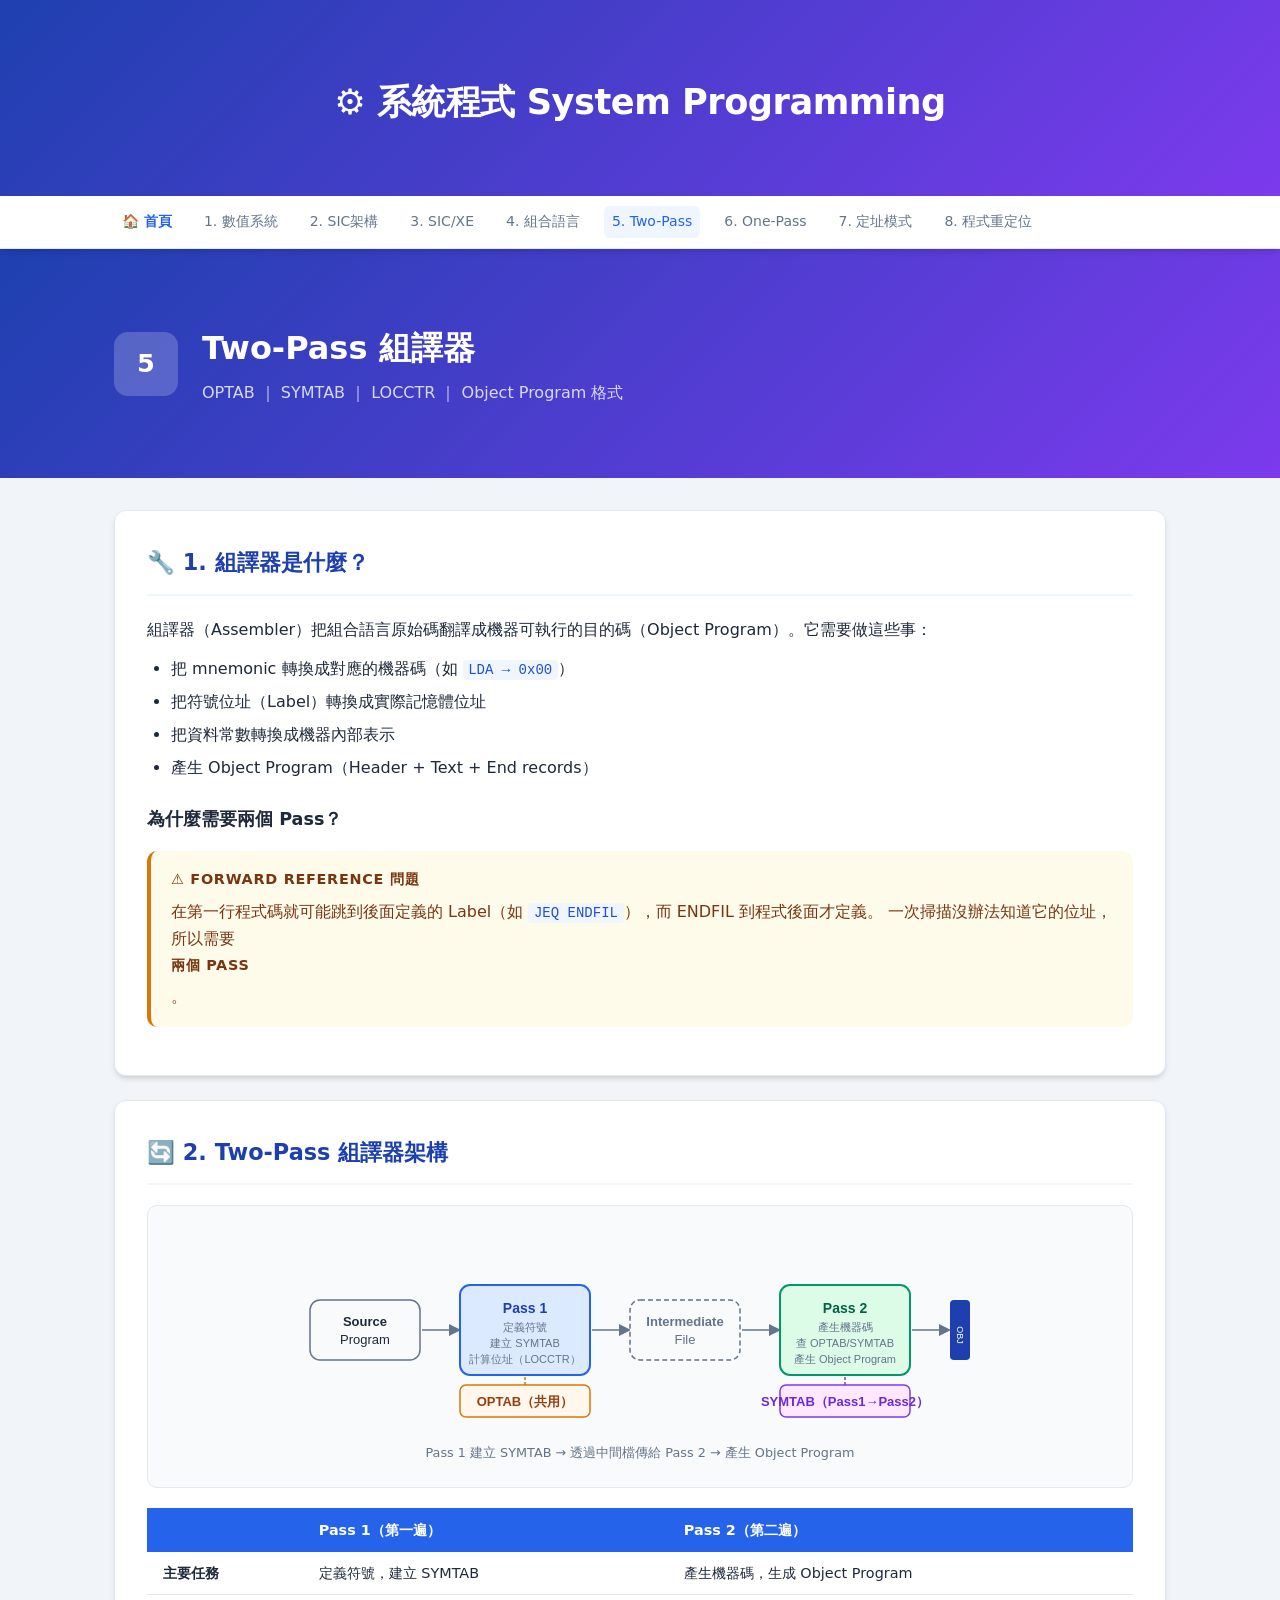
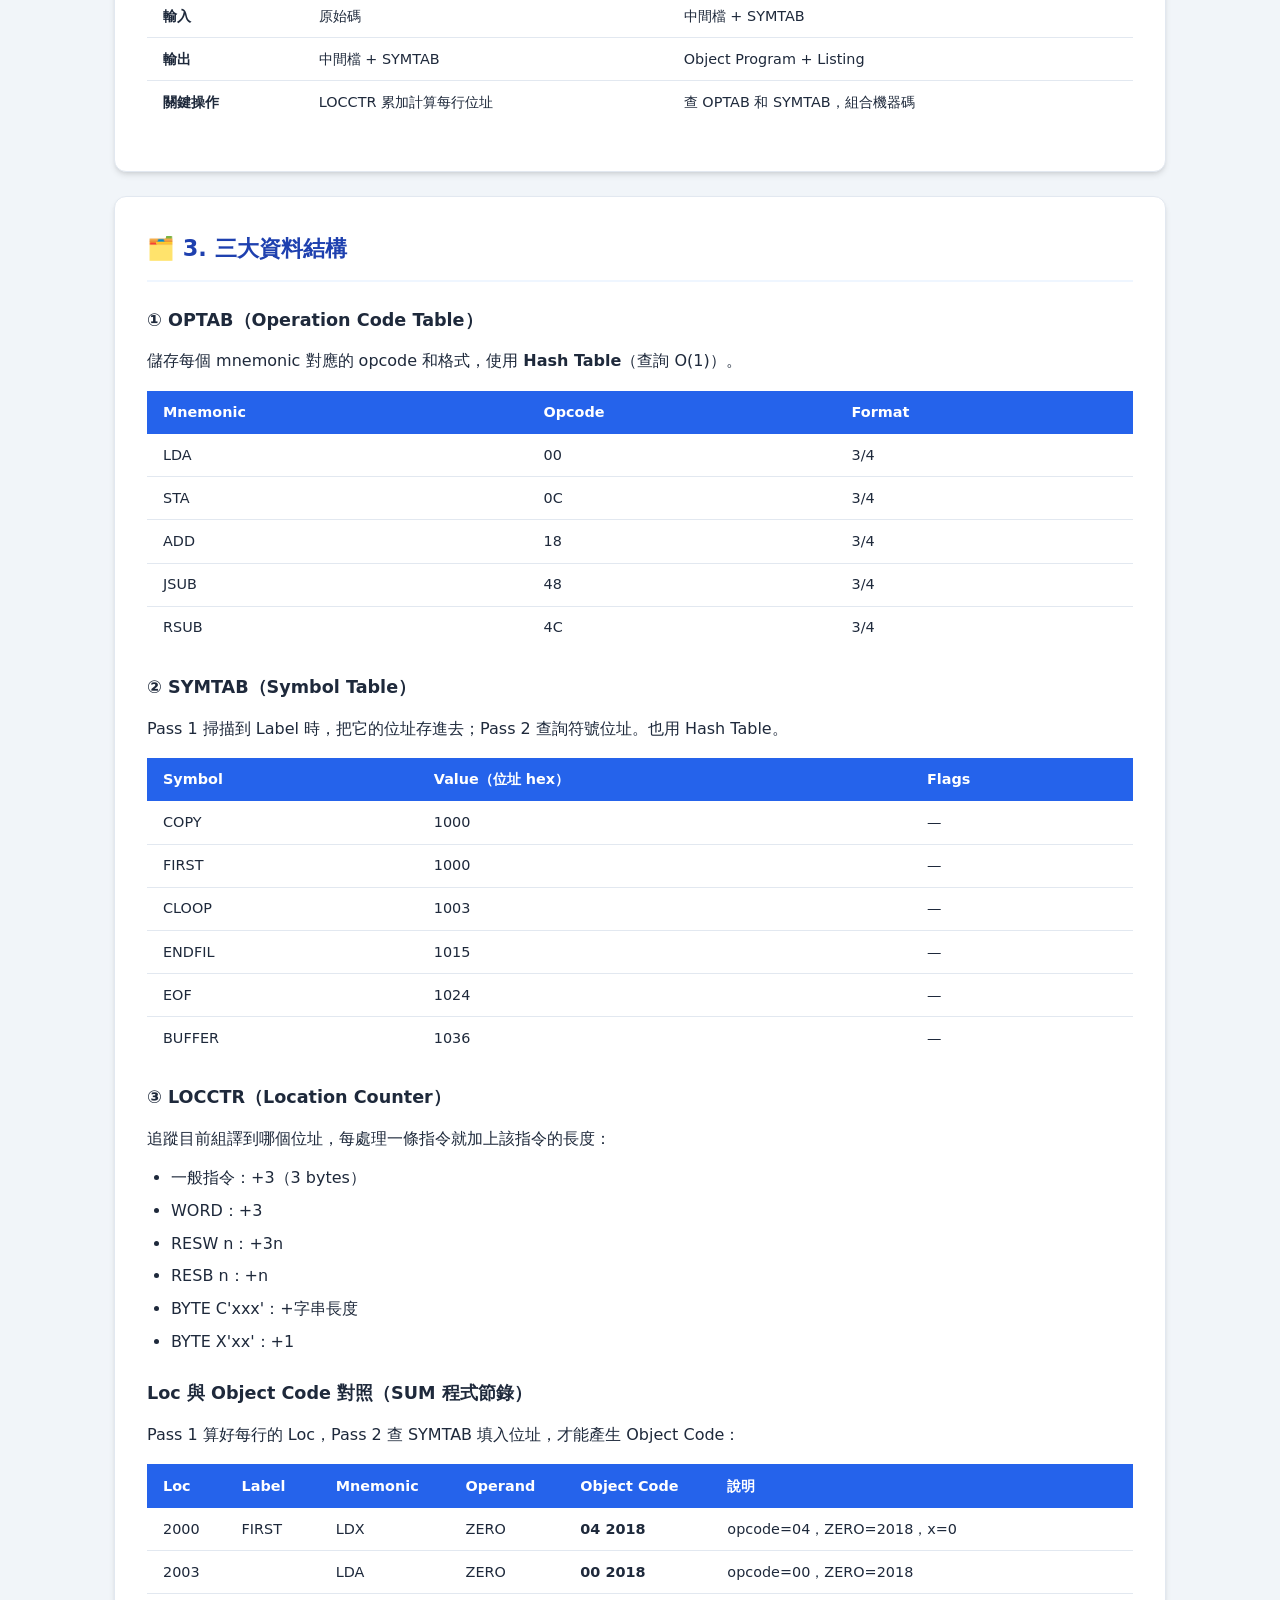
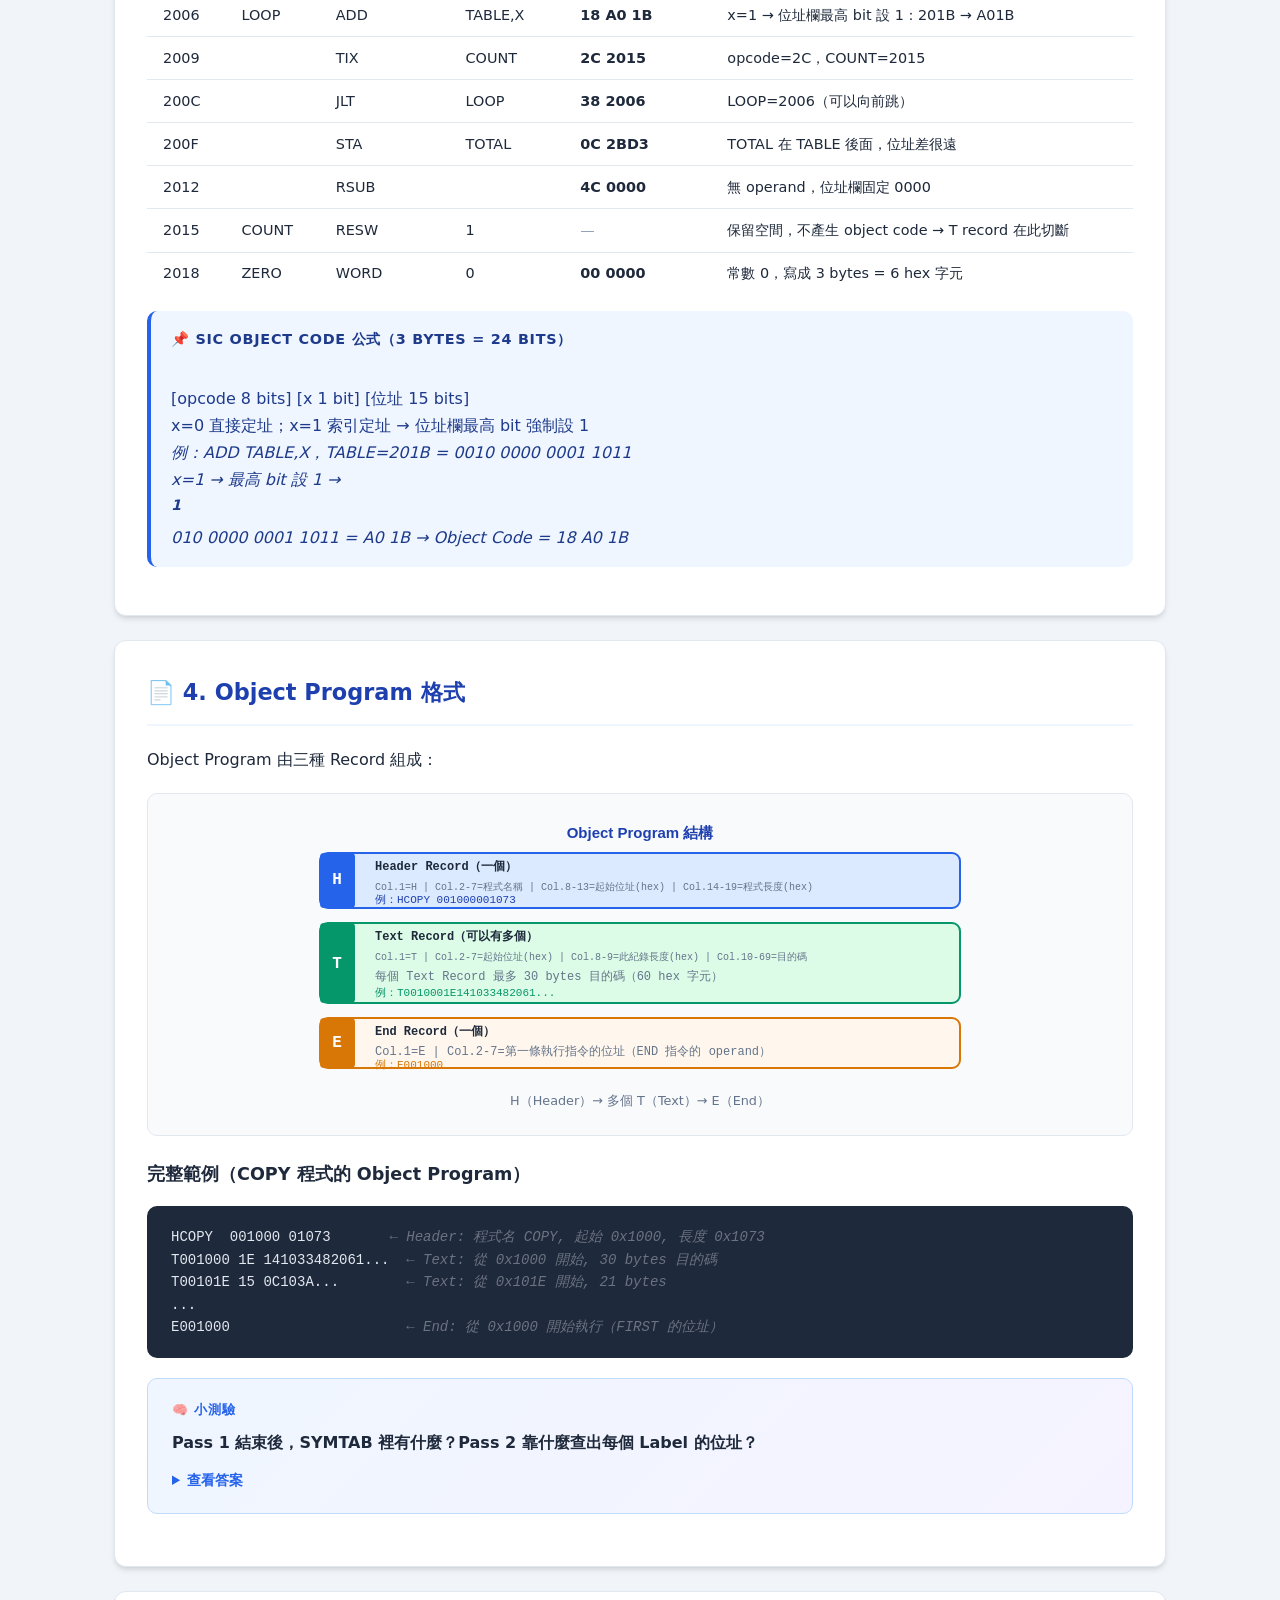
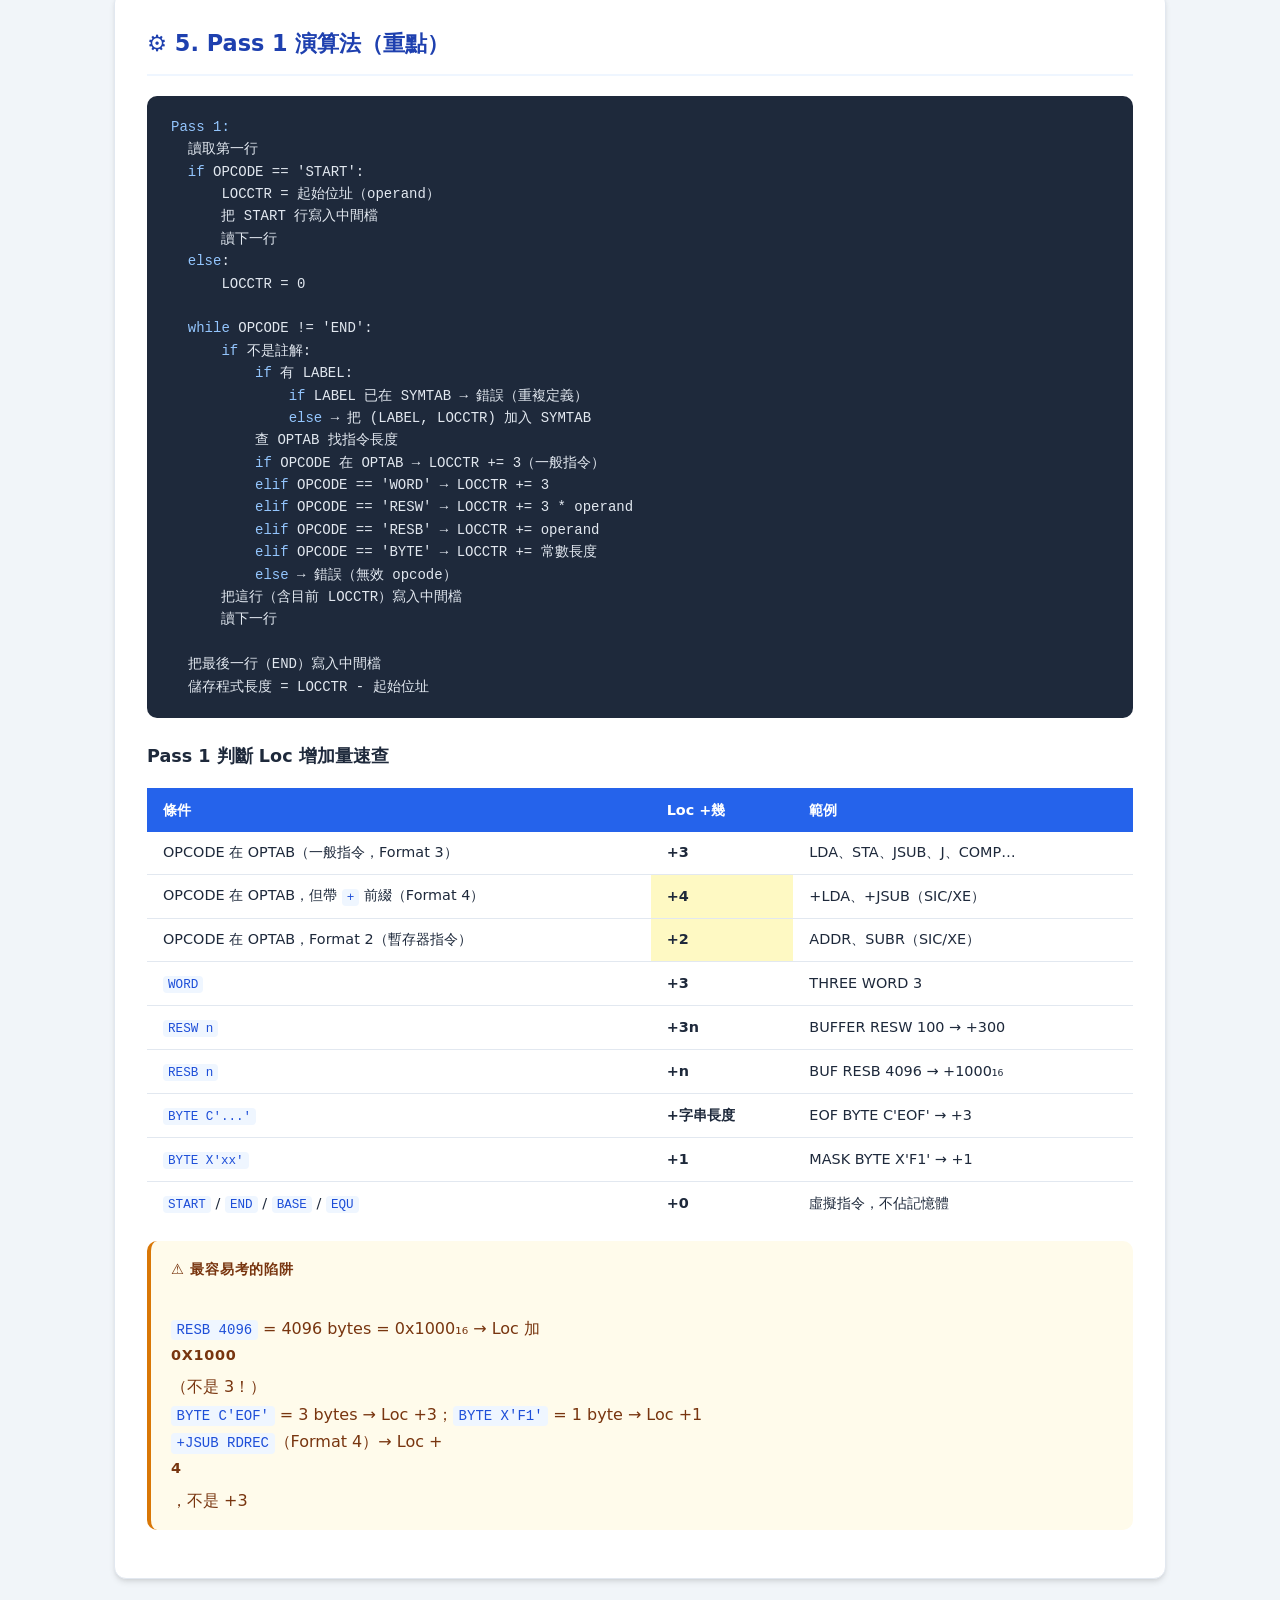
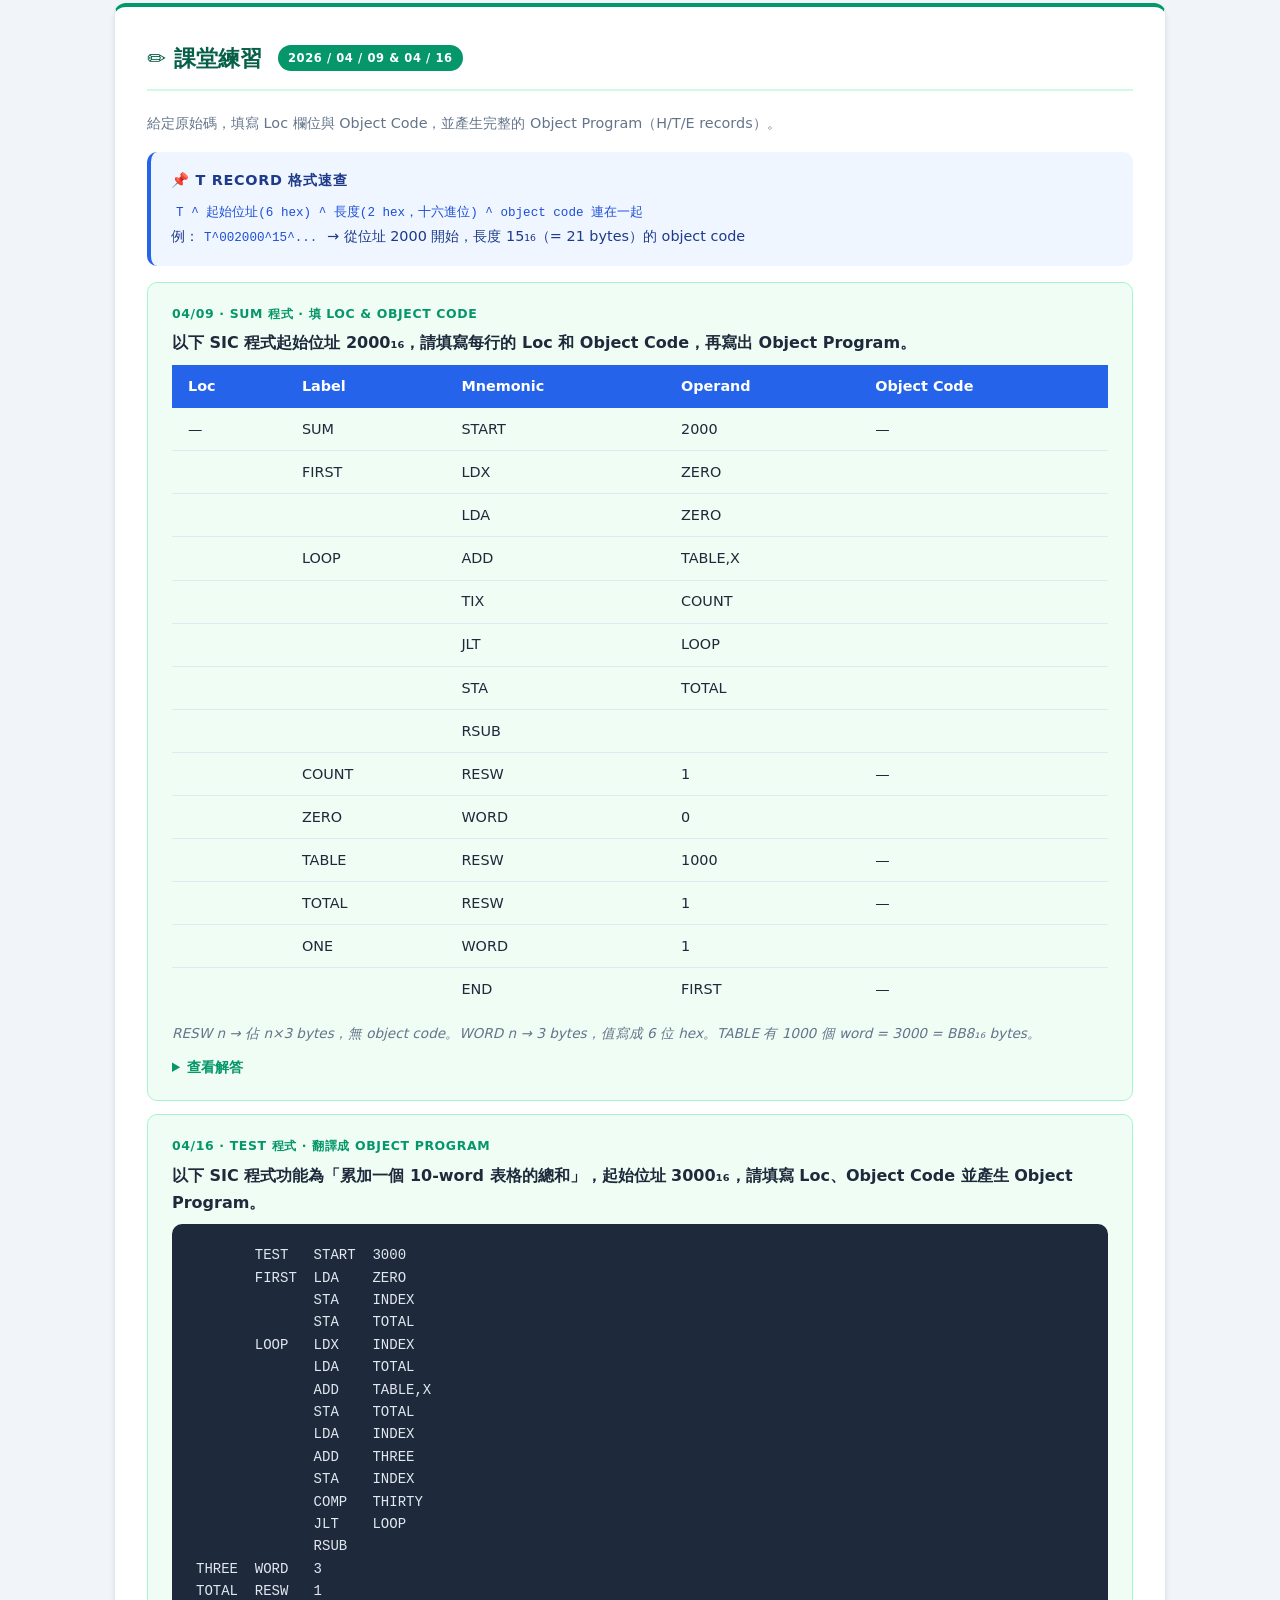
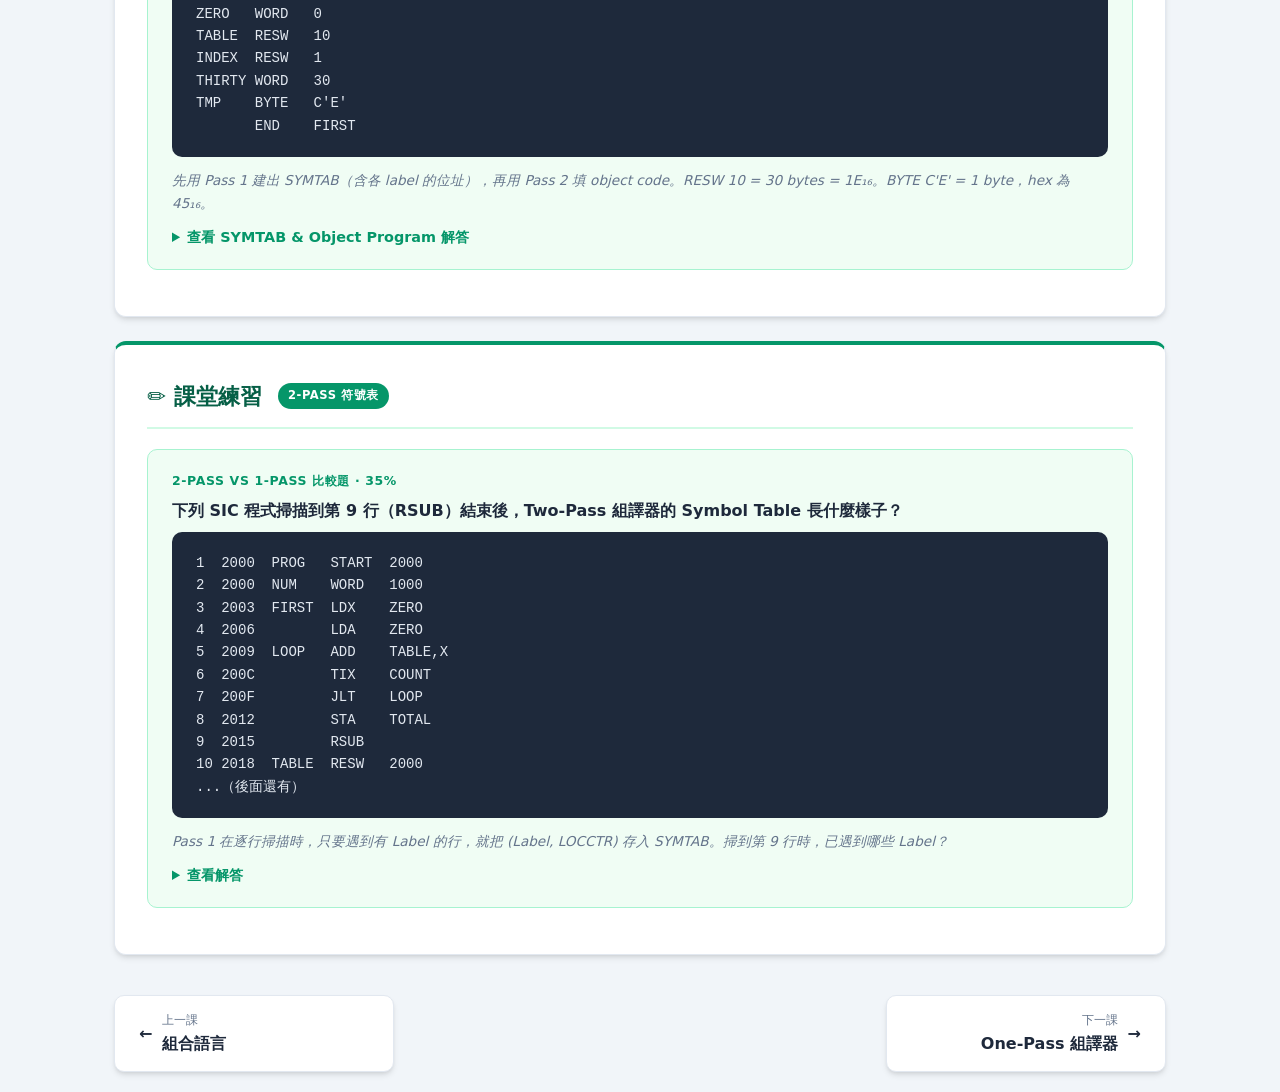
==== commit 4b04e022: "教學段落補充 Loc / Object Code 欄位與定址模式格式對照 - lesson5: LOCCTR 節加 Loc+Object Code 對照表（SUM 程式）及 Pass 1 Loc 增加" ====
--- a/lesson5.html
+++ b/lesson5.html
@@ -132,6 +132,28 @@
     <li>BYTE C'xxx'：+字串長度</li>
     <li>BYTE X'xx'：+1</li>
   </ul>
+
+  <h3>Loc 與 Object Code 對照（SUM 程式節錄）</h3>
+  <p>Pass 1 算好每行的 Loc，Pass 2 查 SYMTAB 填入位址，才能產生 Object Code：</p>
+  <div class="table-wrap"><table>
+    <tr><th>Loc</th><th>Label</th><th>Mnemonic</th><th>Operand</th><th>Object Code</th><th>說明</th></tr>
+    <tr><td>2000</td><td>FIRST</td><td>LDX</td><td>ZERO</td><td><strong>04 2018</strong></td><td>opcode=04，ZERO=2018，x=0</td></tr>
+    <tr><td>2003</td><td></td><td>LDA</td><td>ZERO</td><td><strong>00 2018</strong></td><td>opcode=00，ZERO=2018</td></tr>
+    <tr><td>2006</td><td>LOOP</td><td>ADD</td><td>TABLE,X</td><td><strong>18 A0 1B</strong></td><td>x=1 → 位址欄最高 bit 設 1：201B → A01B</td></tr>
+    <tr><td>2009</td><td></td><td>TIX</td><td>COUNT</td><td><strong>2C 2015</strong></td><td>opcode=2C，COUNT=2015</td></tr>
+    <tr><td>200C</td><td></td><td>JLT</td><td>LOOP</td><td><strong>38 2006</strong></td><td>LOOP=2006（可以向前跳）</td></tr>
+    <tr><td>200F</td><td></td><td>STA</td><td>TOTAL</td><td><strong>0C 2BD3</strong></td><td>TOTAL 在 TABLE 後面，位址差很遠</td></tr>
+    <tr><td>2012</td><td></td><td>RSUB</td><td></td><td><strong>4C 0000</strong></td><td>無 operand，位址欄固定 0000</td></tr>
+    <tr><td>2015</td><td>COUNT</td><td>RESW</td><td>1</td><td style="color:#94a3b8">—</td><td>保留空間，不產生 object code → T record 在此切斷</td></tr>
+    <tr><td>2018</td><td>ZERO</td><td>WORD</td><td>0</td><td><strong>00 0000</strong></td><td>常數 0，寫成 3 bytes = 6 hex 字元</td></tr>
+  </table></div>
+  <div class="box box-info">
+    <strong>📌 SIC Object Code 公式（3 bytes = 24 bits）</strong><br>
+    [opcode 8 bits] [x 1 bit] [位址 15 bits]<br>
+    x=0 直接定址；x=1 索引定址 → 位址欄最高 bit 強制設 1<br>
+    <em>例：ADD TABLE,X，TABLE=201B = 0010 0000 0001 1011<br>
+    x=1 → 最高 bit 設 1 → <strong>1</strong>010 0000 0001 1011 = A0 1B → Object Code = 18 A0 1B</em>
+  </div>
 </div>
 
 <!-- Object Program 格式 -->
@@ -219,6 +241,26 @@
 
   把最後一行（END）寫入中間檔
   儲存程式長度 = LOCCTR - 起始位址</code></pre>
+
+  <h3>Pass 1 判斷 Loc 增加量速查</h3>
+  <div class="table-wrap"><table>
+    <tr><th>條件</th><th>Loc +幾</th><th>範例</th></tr>
+    <tr><td>OPCODE 在 OPTAB（一般指令，Format 3）</td><td class="highlight-row"><strong>+3</strong></td><td>LDA、STA、JSUB、J、COMP…</td></tr>
+    <tr><td>OPCODE 在 OPTAB，但帶 <code>+</code> 前綴（Format 4）</td><td style="background:#fef9c3;font-weight:bold">+4</td><td>+LDA、+JSUB（SIC/XE）</td></tr>
+    <tr><td>OPCODE 在 OPTAB，Format 2（暫存器指令）</td><td style="background:#fef9c3;font-weight:bold">+2</td><td>ADDR、SUBR（SIC/XE）</td></tr>
+    <tr><td><code>WORD</code></td><td class="highlight-row"><strong>+3</strong></td><td>THREE WORD 3</td></tr>
+    <tr><td><code>RESW n</code></td><td class="highlight-row"><strong>+3n</strong></td><td>BUFFER RESW 100 → +300</td></tr>
+    <tr><td><code>RESB n</code></td><td class="highlight-row"><strong>+n</strong></td><td>BUF RESB 4096 → +1000₁₆</td></tr>
+    <tr><td><code>BYTE C'...'</code></td><td class="highlight-row"><strong>+字串長度</strong></td><td>EOF BYTE C'EOF' → +3</td></tr>
+    <tr><td><code>BYTE X'xx'</code></td><td class="highlight-row"><strong>+1</strong></td><td>MASK BYTE X'F1' → +1</td></tr>
+    <tr><td><code>START</code> / <code>END</code> / <code>BASE</code> / <code>EQU</code></td><td><strong>+0</strong></td><td>虛擬指令，不佔記憶體</td></tr>
+  </table></div>
+  <div class="box box-warning">
+    <strong>⚠️ 最容易考的陷阱</strong><br>
+    <code>RESB 4096</code> = 4096 bytes = 0x1000₁₆ → Loc 加 <strong>0x1000</strong>（不是 3！）<br>
+    <code>BYTE C'EOF'</code> = 3 bytes → Loc +3；<code>BYTE X'F1'</code> = 1 byte → Loc +1<br>
+    <code>+JSUB RDREC</code>（Format 4）→ Loc +<strong>4</strong>，不是 +3
+  </div>
 </div>
 
 <!-- ── 課堂練習 ───────────────────────────────────────── -->
